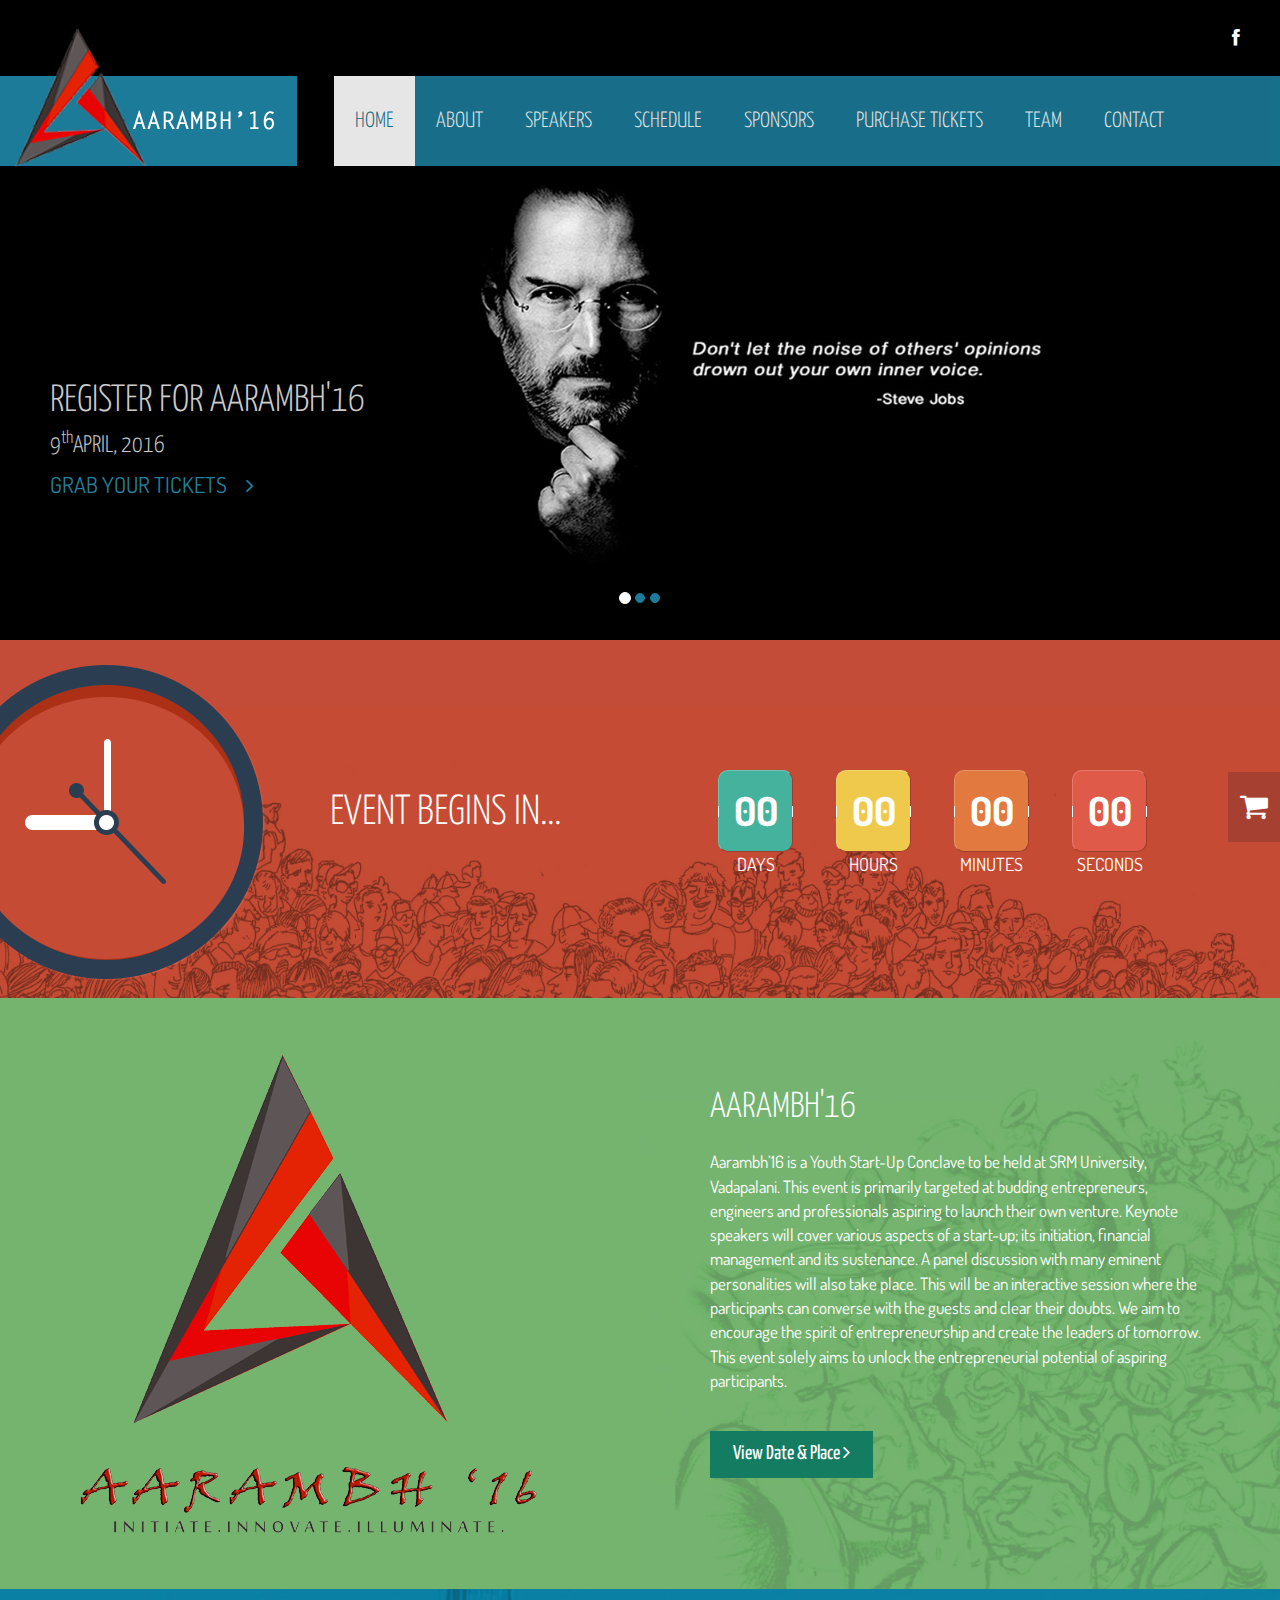
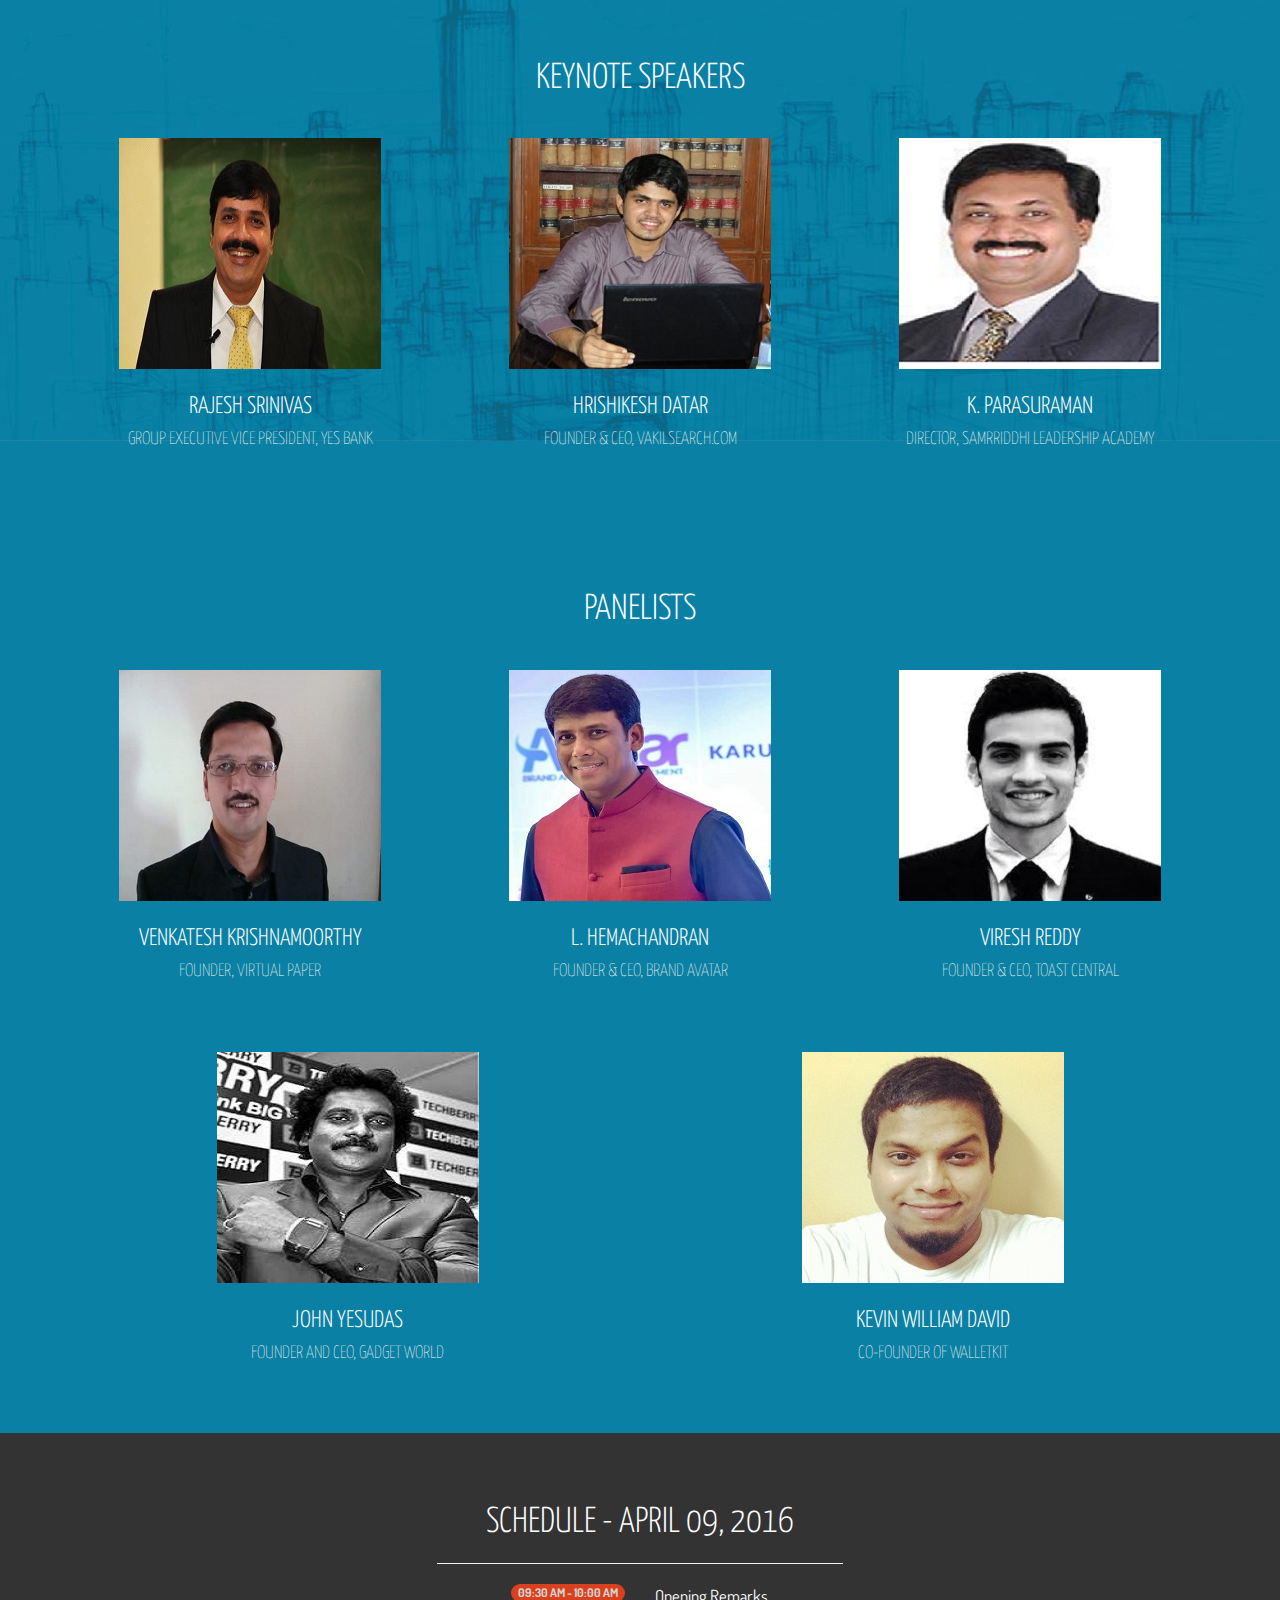
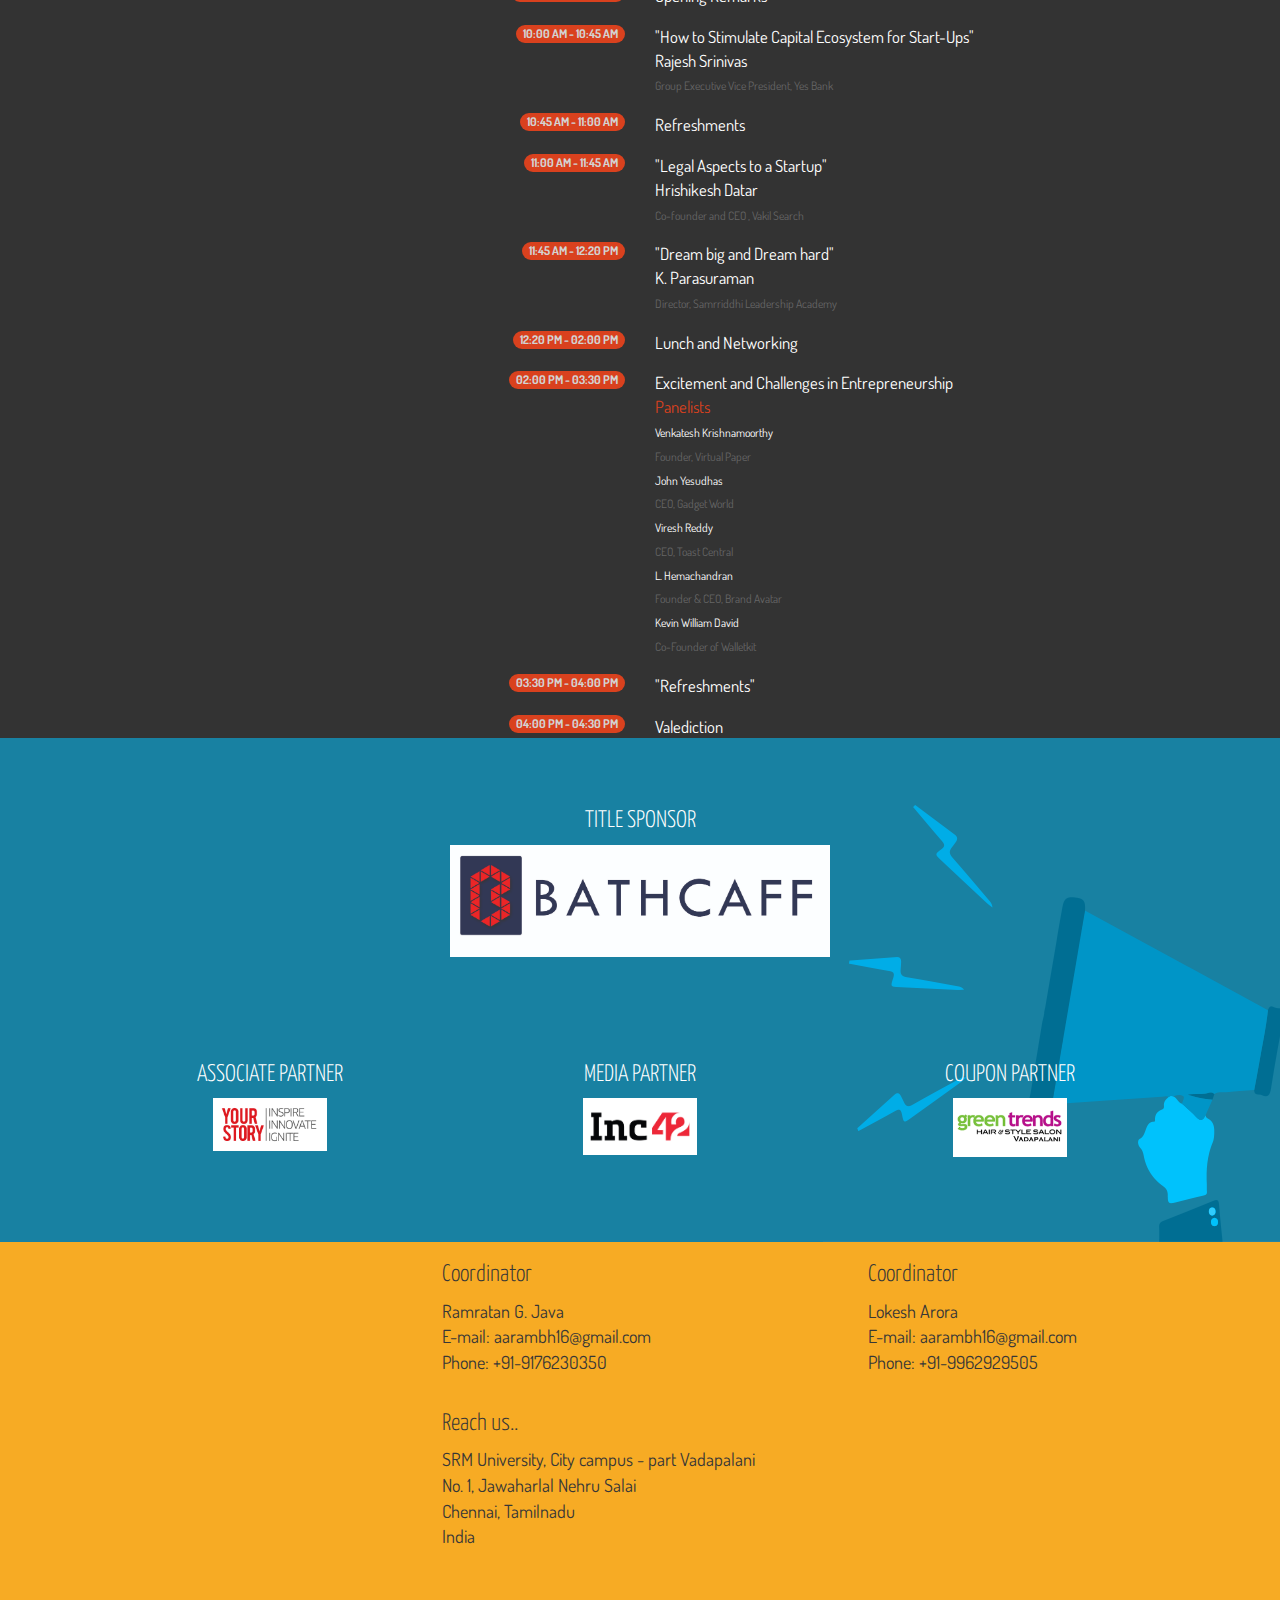
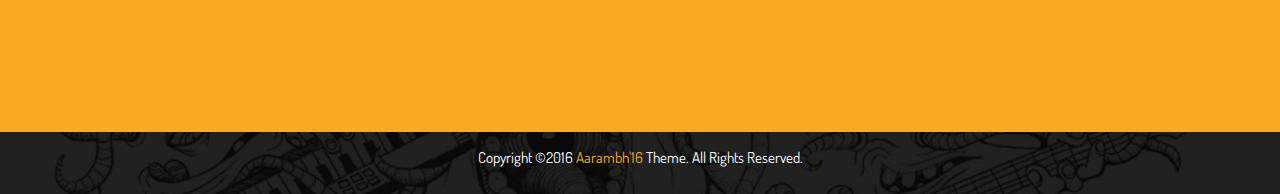
==== index.html @ bec87142 "Designation" ====
<!DOCTYPE html>
<html lang="en">
<head>
    <meta charset="utf-8">
    <meta name="viewport" content="width=device-width, initial-scale=1.0">
    <meta name="description" content="Aarambh'16 | Youth Start-Up Conclave | SRM University">
    <meta name="Pushpendra Tiwari" content="Aarambh'16">
    <meta name=keywords content="aarambh'16, aarambh 2016, vadapalani, Chennai, festival, India, Asia, best, biggest, largest,competitions, events, SRM, students, investment, country, campaign, initiative, spreading smiles,sponsor,, entrepreneurs, brand avatar, virtual paper, viresh reddy,international, contacts, aarambh tickets, aarambh16 id, aarambh_srm, aarambhsrm, aarambh.srm, awesome, largest, ola, legal, market, lectures, business talks, aarambh 2016, Aarambh'16, startup summit, youth business conference , startup, start-up, 2015,2016, 2015-16, SRM University ">
    <title>Aarambh'16 | Youth Start-Up Conclave | SRM University</title>
    <link href="css/bootstrap.min.css" rel="stylesheet">
    <link href="css/font-awesome.min.css" rel="stylesheet">
	<link href="css/main.css" rel="stylesheet">
	<link href="css/animate.css" rel="stylesheet">	
	<link href="css/responsive.css" rel="stylesheet">
	<link rel="stylesheet" href="css/styles.css" type="text/css" media="screen, print"/>

    <!--[if lt IE 9]>
	    <script src="js/html5shiv.js"></script>
	    <script src="js/respond.min.js"></script>
    <![endif]-->       
    <link rel="shortcut icon" href="images/ico/favicon.png">
    <link rel="apple-touch-icon-precomposed" sizes="144x144" href="images/ico/apple-touch-icon-144-precomposed.png">
    <link rel="apple-touch-icon-precomposed" sizes="114x114" href="images/ico/apple-touch-icon-114-precomposed.png">
    <link rel="apple-touch-icon-precomposed" sizes="72x72" href="images/ico/apple-touch-icon-72-precomposed.png">
    <link rel="apple-touch-icon-precomposed" href="images/ico/apple-touch-icon-57-precomposed.png">
</head><!--/head-->

<body>
<style type="text/css">

.load {
  text-align:center; /* Align center inline elements */
  font: 0/0 a;       /* Hide the characters like spaces */
}

.load:before {
  content: ' ';
  display: inline-block;
  vertical-align: middle;
  height: 100%;
}

.load img {
  vertical-align: middle;
  display: inline-block;
}
.load img {
    vertical-align: middle;
    display: inline-block;
    max-height: 100%;  /* <-- Set maximum height to 100% of its parent */
    max-width: 100%;   /* <-- Set maximum width to 100% of its parent */
    margin-top: 15%;
}
</style>
<!--  Preloader -->
<div class="img-responsive" id="preloader">
	<div id="status" class="load" ><img  style="background-color:#fff;"class="ri" src="img/status.png"></div>
</div>
	<header id="header" role="banner">		
		<div class="main-nav">
			<div class="container">
				<div class="header-top">
					<div class="pull-right social-icons">
						<a href="#"><i class="fa fa-facebook"></i></a>
					</div>
				</div>     
		        <div class="row">	        		
		            <div class="navbar-header">
		                <button type="button" class="navbar-toggle" data-toggle="collapse" data-target=".navbar-collapse">
		                    <span class="sr-only">Toggle navigation</span>
		                    <span class="icon-bar"></span>
		                    <span class="icon-bar"></span>
		                    <span class="icon-bar"></span>
		                </button>
		                <a class="navbar-brand" href="index.html">
		                	<img class="img-responsive" src="images/logo.png" alt="logo">
		                </a>                    
		            </div>
		            <div class="collapse navbar-collapse">
		                <ul class="nav navbar-nav navbar-right">                 
		                    <li class="scroll active"><a href="#home">Home</a></li>
		                    <li class="scroll"><a href="#about">About</a></li>                      
		                    <li class="no-scroll"><a href="#event">Speakers</a></li>                      
		                    <li class="scroll"><a href="#schedule">schedule</a></li>
		                        <li class="scroll"><a href="#sponsor">Sponsors</a></li>
		                    <li class="no-scroll"><a href="#" onClick="window.open('https://in.explara.com/e/aarambh-16', '_blank')">Purchase Tickets</a></li>
		                    <li class="no-scroll"><a href="#" onClick="window.open('http://www.aarambh16.in/team.html', '_blank')">Team</a></li>
		                    <li class="scroll"><a href="#contact">Contact</a></li>       
		                </ul>
		            </div>
		        </div>
	        </div>
        </div>                    
    </header>
    <!--/#header--> 

    <style type="text/css">



						.gallery-box {
						    display: block;
						    position: relative;
						    margin: 0 auto;
						    max-width: 650px;
						    overflow:hidden;
						}


				    .gallery-box .gallery-box-caption {
				    display: block;
				    position: absolute;
				    bottom: 0;
				    width: auto;
				    height: 100%;
				    text-align: center;
				    color: #fff;
				    opacity: 0;
				    background: rgba(44,44,44,.8);
				    -webkit-transition: all .35s;
				    -moz-transition: all .35s;
				    transition: all .35s;
				}


				 .gallery-box .gallery-box-caption .gallery-box-content {
				    position: absolute;
				    top: 50%;
				    width: 100%;
				    text-align: center;
				    transform: translateY(-50%);
				}

				.gallery-box:hover .gallery-box-caption {
				    opacity: 1;
				}

				.gallery-box:hover img {
				    -webkit-transform: scale(1.1);
				    -ms-transform: scale(1.1);
				    transform: scale(1.1);
				}

				.gallery-box img {
				    -webkit-transition: all 300ms ease-in-out;
				    transition: all 300ms ease-in-out;
				}



    </style>
	
	<!--/Model-->
	<div class="modal fade" id="exampleModal" tabindex="-1" role="dialog" aria-labelledby="exampleModalLabel" aria-hidden="true">
    <div class="modal-dialog" role="document">
      <div class="modal-content">
        <div class="modal-header">
          <button type="button" class="close" data-dismiss="modal" aria-label="Close">
            <span aria-hidden="true">&times;</span>
          </button>
          <h4 style="color:black" class="modal-title" id="exampleModalLabel">Hurry up! Limited entry..</h4>
        </div>
        <div class="modal-body">
          
        </div>
        <div class="modal-footer">
          <button type="button" class="btn btn-secondary" data-dismiss="modal">Close</button>
        </div>
      </div>
    </div>
  </div>
  
  <!--/ModelEnd-->

    <section id="home">	
		<div id="main-slider" class="carousel slide" data-ride="carousel">
			<ol class="carousel-indicators">
				<li data-target="#main-slider" data-slide-to="0" class="active"></li>
				<li data-target="#main-slider" data-slide-to="1"></li>
				<li data-target="#main-slider" data-slide-to="2"></li>
			</ol>

			<div class="carousel-inner">
				<div class="item active">
					<img class="img-responsive" src="images/slider/bg1.jpg" alt="slider">						
					<div class="carousel-caption">
						<h2>register for Aarambh'16</h2>
						<h4>9<sup style="text-transform:lowercase !important">th</sup>April, 2016</h4>
						<a href="#" onClick="window.open('https://in.explara.com/e/aarambh-16', '_blank')">GRAB YOUR TICKETS <i class="fa fa-angle-right"></i></a>
					</div>
				</div>
				<div class="item">
					<img class="img-responsive" src="images/slider/bg2.jpg" alt="slider">	
					<div class="carousel-caption">
						<h2>register for Aarambh'16</h2>
						<h4>9<sup style="text-transform:lowercase !important">th</sup>April, 2016</h4>
						<a href="#" onClick="window.open('https://in.explara.com/e/aarambh-16', '_blank')">GRAB YOUR TICKETS <i class="fa fa-angle-right"></i></a>
					</div>
				</div>
				<div class="item">
					<img class="img-responsive" src="images/slider/bg3.jpg" alt="slider">	
					<div class="carousel-caption">
						<h2>register for Aarambh'16</h2>
						<h4>9<sup style="text-transform:lowercase !important">th</sup>April, 2016</h4>
						<a href="#" onClick="window.open('https://in.explara.com/e/aarambh-16', '_blank')">GRAB YOUR TICKETS <i class="fa fa-angle-right"></i></a>
					</div>
				</div>				
			</div>
		</div>    	
    </section>
	<!--/#home-->

	<section id="explore">
		<div class="container">
			<div class="row">
				<div class="watch">
					<img class="img-responsive" src="images/watch.png" alt="">
				</div>				
				<div class="col-md-4 col-md-offset-2 col-sm-5">
					<h2>Event begins in...</h2>
				</div>				
				<div class="col-sm-7 col-md-6">					
					<ul id="countdown">
						<li>					
							<span class="days time-font">00</span>
							<p>days </p>
						</li>
						<li>
							<span class="hours time-font">00</span>
							<p class="">hours </p>
						</li>
						<li>
							<span class="minutes time-font">00</span>
							<p class="">minutes</p>
						</li>
						<li>
							<span class="seconds time-font">00</span>
							<p class="">seconds</p>
						</li>				
					</ul>
				</div>
			</div>
			<div class="cart">
				<a href="https://in.explara.com/e/aarambh-16"><i class="fa fa-shopping-cart"></i> <span>Purchase Tickets</span></a>
			</div>
		</div>
	</section><!--/#explore-->

	

	<section id="about">
		<div class="guitar2">				
			<img class="img-responsive" src="images/guitar2.png" alt="guitar">
		</div>
		<div class="about-content">					
					<h2>Aarambh'16</h2>
					<p>Aarambh’16 is a Youth Start-Up Conclave to be held at SRM University, Vadapalani. This event is primarily targeted at budding entrepreneurs, engineers and professionals aspiring to launch their own venture. Keynote speakers will cover various aspects of a start-up; its initiation, financial management and its sustenance. A panel discussion with many eminent personalities will also take place. This will be an interactive session where the participants can converse with the guests and clear their doubts. We aim to encourage the spirit of entrepreneurship and create the leaders of tomorrow. This event solely aims to unlock the entrepreneurial potential of aspiring participants.</p>
					<a href="#schedule" class="btn btn-primary">View Date & Place <i class="fa fa-angle-right"></i></a>
				
		</div>
	</section><!--/#about-->
	

	<section id="event">
		<div class="container">
			<div class="row">
				<div class="col-sm-12 col-md-12">
					<div id="event-carousel" class="carousel slide" data-interval="false">
						<h2 class="heading" style="text-align: -webkit-center;">Keynote Speakers</h2>
						<!-- <a class="even-control-left" href="#event-carousel" data-slide="prev"><i class="fa fa-angle-left"></i></a>
						<a class="even-control-right" href="#event-carousel" data-slide="next"><i class="fa fa-angle-right"></i></a> -->
						<div  style="text-align: -webkit-center;" class="carousel-inner">
							<div class="item active">
								<div class="row">
									<div class="col-lg-4 col-sm-4 speaker">
								<div class="details" style="display:none">
									<div class="name">Rajesh Srinivas</div>
									<div class="about">
										More than 2 decades of experience in SME Banking, Branch Banking and Retail Banking. Experience of working in Gujarat, Rajasthan, Central India( M.P., Chattisgarh and Vidarbha) , East India and Whole of South India. Currently with Yes Bank in SME for 9 years as Regional Business Leader, Emerging Business Banking, handling all the four states of South India, based out of Chennai.

Recipient of the Lifetime,Prestigious "Golden Pin", an M.D&CEO's Award under the "CEO League of Excellence" category for Outstanding Contribution towards growing the bank to accomplish the Key Objectives of the bank. 
									</div>
								</div>
									<a href="#galleryModal" class="gallery-box" data-toggle="modal" >
										<div class="single-event">
											<img class="img-responsive" src="images/event/event1.jpg" alt="event-image">
											<h4>Rajesh Srinivas</h4>
											<h5 style=" color: floralwhite;">GROUP EXECUTIVE VICE PRESIDENT, YES BANK</h5>
										</div>
									</a>
								</div>
							<div class="col-lg-4 col-sm-4 speaker">
								<div class="details" style="display:none">
									<div class="name">HRishikesh Datar</div>
									<div class="about">
										Entrepreneur and Founder CEO of vakilsearch.com, the leading online legal services provider in India. Alumnus of the National Law School of India University, Bangalore. In-charge of building vakilsearch.com's lawyer network, brand building & marketing and alliances.
									</div>
								</div>
								<a href="#galleryModal" class="gallery-box" data-toggle="modal" >
									<div class="single-event">
										<img class="img-responsive" src="images/event/event2.jpg" alt="event-image">
										<h4>HRishikesh Datar</h4>
										<h5 style=" color: floralwhite;">Founder & CEO, Vakilsearch.com</h5>
									</div>
								</a>
							</div>
							<div class="col-lg-4 col-sm-4 speaker">
								<div class="details" style="display:none">
									<div class="name">K. Parasuraman</div>
									<div class="about">
																				
									</div>
								</div>
								<a href="#galleryModal" class="gallery-box" data-toggle="modal" >
									<div class="single-event">
										<img class="img-responsive" src="images/event/event0.jpg" alt="event-image">
										<h4>K. Parasuraman</h4>
										<h5 style=" color: floralwhite;"> Director, Samrriddhi Leadership Academy</h5>
									</div>
								</a>
							</div>
									
									
						</div>
							</div>
							
						</div>
						<div id="event-carousel" class="carousel slide" data-interval="false">
						<h2 class="heading" style="text-align: -webkit-center;">Panelists</h2>
						<!-- <a class="even-control-left" href="#event-carousel" data-slide="prev"><i class="fa fa-angle-left"></i></a>
						<a class="even-control-right" href="#event-carousel" data-slide="next"><i class="fa fa-angle-right"></i></a> -->
						<div  style="text-align: -webkit-center;" class="carousel-inner">
							<div class="item active">
								<div class="row">
									<div class="col-lg-4 col-sm-4 speaker">
								<div class="details" style="display:none">
									<div class="name">Venkatesh Krishnamoorthy</div>
									<div class="about">
										Chief Evangelist of YourStory.com and Founder of VirtualPaper. Editor-turned-author. Believes entrepreneurship is a slightly convoluted state of mind daring to dream the impossible. While not editing books, finds joy in talking [to people], writing, and thinking about what makes entrepreneurs what they are. Has a special attraction towards product tech.
									</div>
								</div>
									<a href="#galleryModal" class="gallery-box" data-toggle="modal" >
										<div class="single-event">
											<img class="img-responsive" src="images/event/event11.jpg" alt="event-image">
											<h4>Venkatesh Krishnamoorthy</h4>
											<h5 style=" color: floralwhite;">Founder, Virtual Paper </h5>
										</div>
									</a>
								</div>
							<div class="col-lg-4 col-sm-4 speaker">
								<div class="details" style="display:none">
									<div class="name">L. Hemachandran</div>
									<div class="about">
										Additional Director – Youth Services for Rotary International District 3230) for the year 2014 and 2015

Addl. Chairman for MY FLAG MY INDIA Guinness event.

He completed his engineering from Crescent Engineering College and authored more than 25 books for Anna and Madras universities syllabus during his college days.
Strategic brand consultant, worked with various companies on evolving strategies for business transformation, business model generation and specifically in formulating PR, Communication and branding strategies.

He is very much passionate about developmental politics and believes “Good politics is the only way to bring permanent change and solve all socio-economic problems of this country”

He was the state general secretary of a political party started by IITians and educated youths in 2006-.He had worked within the group as General Secretary. And the youth party secured 34000 votes in Tamil Nadu –Assembly elections 2006.
									</div>
								</div>
								<a href="#galleryModal" class="gallery-box" data-toggle="modal" >
									<div class="single-event">
										<img class="img-responsive" src="images/event/event12.jpg" alt="event-image">
										<h4>L. Hemachandran</h4>
										<h5 style=" color: floralwhite;">Founder & CEO, Brand Avatar</h5>
									</div>
								</a>
							</div>
							<div class="col-lg-4 col-sm-4 speaker">
								<div class="details" style="display:none">
									<div class="name">Viresh Reddy</div>
									<div class="about">
										Toast concentrates on unique places and avoids listing deals from well-known chains. Tiki Taka, a rooftop football facility, and Chaos Entertainment, a laser-tag gaming arena, are examples. The five-member team aims to get 250 merchants from Chennai on board by the end of the year and then expand to Bengaluru and Hyderabad.
									</div>
								</div>
								<a href="#galleryModal" class="gallery-box" data-toggle="modal" >
									<div class="single-event">
										<img class="img-responsive" src="images/event/event3.jpg" alt="event-image">
										<h4>Viresh Reddy</h4>
										<h5 style=" color: floralwhite;">Founder & CEO, Toast Central</h5>
									</div>
								</a>
							</div>
							<div  class="col-lg-6 col-sm-6 speaker">
								<div class="details" style="display:none">
									<div class="name">John Yesudhas</div>
									<div class="about">
										John Yesudhas (born June10, 1976) is an Indian business magnate, investor. Yesudhas is the former CEO and chairman of TECHBERRY MOBILES. At 15 he enrolled in the HCCV School, Nanganallur and did HSC in modern senior secondary Nanganallur and did ECE in Sathyabama Engineering College.
									</div>
								</div>
								<a style="text-align:-webkit-center;" href="#galleryModal" class="gallery-box" data-toggle="modal" >
									<div class="single-event">
										<img class="img-responsive" src="images/event/event13.jpg" alt="event-image">
										<h4>John Yesudas</h4>
										<h5 style=" color: floralwhite;">Founder and CEO, Gadget World</h5>
									</div>
								</a>
							</div>
							<div  class="col-lg-6 col-sm-6 speaker">
								<div class="details" style="display:none">
									<div class="name">Kevin William David</div>
									<div class="about">
										Kevin William David is Co-founder of Walletkit, which is the central platform for businesses to integrate with different mobile wallets like Apple Wallet and Google Wallet. Walletkit was one of the first few Indian companies to get funded by 500 Startups(Global venture capital seed fund based in Silicon Valley) and was part of their accelerator batch in Mountain View, California which is among the top 3 accelerators in the world. 
									</div>
								</div>
								<a style="text-align:-webkit-center;" href="#galleryModal" class="gallery-box" data-toggle="modal" >
									<div class="single-event">
										<img class="img-responsive" src="images/event/event14.jpg" alt="event-image">
										<h4>Kevin William David</h4>
										<h5 style=" color: floralwhite;">Co-Founder of Walletkit</h5>
									</div>
								</a>
							</div>
									
									
								</div>
							</div>
							
						</div>
					</div>
				</div>
				
			</div>			
		</div>
	</section><!--/#event-->

<section  style="font-size:70%; background-color: #333333;padding-top: 50px;" id="schedule">
<div class="row">
				<div class="col-xs-10 col-xs-offset-1 col-sm-6 col-sm-offset-3 col-md-4 col-md-offset-4">
					<h2 class="text-center text-primary; padding-top:20px;">Schedule - April 09, 2016</h2>
					<hr>
				</div>

				<style type="text/css">
					@media  screen and (min-width: 992px) {
						.schedule-text{
							float:left !important;
							text-align: left;
						}
						.schedule-badge{
							float:right !important;
						}
					}
				</style>
	

				<div class="col-md-8 col-md-offset-2 col-sm-12 col-xs-12" style=" text-align:center">
						<div class="media wow fadeInRight">
							
								<div class="row">
									<div class="col-md-6 col-sm-12 col-xs-12" style="background-color:#333333; font-size:1.4em;">
										<span class="badge schedule-badge" style="background-color:#D9411E;color:#D3D3D3">09:30 AM - 10:00 AM</span>
									</div>
									<div class="col-md-6 col-sm-12 col-xs-12" style="background-color:#333333; font-size:1.4em;">
										<span class="schedule-text" style="font-size:1em;">Opening Remarks</span>
									</div>
								</div>
								<br>
								<div class="row">
									<div class="col-md-6 col-sm-12 col-xs-12" style="background-color:#333333; font-size:1.4em;">
										<span class="badge schedule-badge" style="background-color:#D9411E;color:#D3D3D3">10:00 AM - 10:45 AM</span>
									</div>
									<div class="col-md-6 col-sm-12 col-xs-12" style="background-color:#333333; font-size:1.4em;">
										<span class="schedule-text" style="font-size:1em;">"How to Stimulate Capital Ecosystem for Start-Ups"<br>Rajesh Srinivas <span style="color:#666666;font-size:0.7em;"><br> Group Executive Vice President, Yes Bank </span></span>
									</div>
								</div>
								<br>
								<div class="row">
									<div class="col-md-6 col-sm-12 col-xs-12" style="background-color:#333333; font-size:1.4em;">
										<span class="badge schedule-badge" style="background-color:#D9411E;color:#D3D3D3">10:45 AM - 11:00 AM</span>
									</div>
									<div class="col-md-6 col-sm-12 col-xs-12" style="background-color:#333333; font-size:1.4em;">
										<span class="schedule-text" style="font-size:1em;">Refreshments</span>
									</div>
								</div>
								<br>
								<div class="row">
									<div class="col-md-6 col-sm-12 col-xs-12" style="background-color:#333333; font-size:1.4em;">
										<span class="badge schedule-badge" style="background-color:#D9411E;color:#D3D3D3">11:00 AM - 11:45 AM</span>
									</div>
									<div class="col-md-6 col-sm-12 col-xs-12" style="background-color:#333333; font-size:1.4em;">
										<span class="schedule-text" style="font-size:1em;">"Legal Aspects to a Startup"<br>Hrishikesh Datar <span style="color:#666666;font-size:0.7em;"><br> Co-founder and CEO , Vakil Search</span></span>
									</div>
								</div>
								<br>
								<div class="row">
									<div class="col-md-6 col-sm-12 col-xs-12" style="background-color:#333333; font-size:1.4em;">
										<span class="badge schedule-badge" style="background-color:#D9411E;color:#D3D3D3">11:45 AM - 12:20 PM</span>
									</div>
									<div class="col-md-6 col-sm-12 col-xs-12" style="background-color:#333333; font-size:1.4em;">
										<span class="schedule-text" style="font-size:1em;"> "Dream big and Dream hard"<br>K. Parasuraman <span style="color:#666666;font-size:0.7em;"><br> Director, Samrriddhi Leadership Academy</span></span>
									</div>
								</div>
								<br>
								<div class="row">
									<div class="col-md-6 col-sm-12 col-xs-12" style="background-color:#333333; font-size:1.4em;">
										<span class="badge schedule-badge" style="background-color:#D9411E;color:#D3D3D3">12:20 PM - 02:00 PM</span>
									</div>
									<div class="col-md-6 col-sm-12 col-xs-12" style="background-color:#333333; font-size:1.4em;">
										<span class="schedule-text" style="font-size:1em;">Lunch and Networking</span>
									</div>
								</div>
								<br>
								<div class="row">
									<div class="col-md-6 col-sm-12 col-xs-12" style="background-color:#333333; font-size:1.4em;">
										<span class="badge schedule-badge" style="background-color:#D9411E;color:#D3D3D3">02:00 PM - 03:30 PM</span>
									</div>
									<div class="col-md-6 col-sm-12 col-xs-12" style="background-color:#333333; font-size:1.4em;">
										<span class="schedule-text" style="font-size:1em;">
										
											Excitement and Challenges in Entrepreneurship <br>
											<span style="color:#d9411E">Panelists</span><br>
											<span style="font-size:0.7em;">
												Venkatesh Krishnamoorthy<br><span style="color:#666666">  Founder, Virtual Paper</span><br>
												John Yesudhas<br><span style="color:#666666"> CEO, Gadget World </span><br>
												Viresh Reddy<br><span style="color:#666666">  CEO, Toast Central </span><br>L. Hemachandran<br><span style="color:#666666">  Founder & CEO, Brand Avatar </span><br>Kevin William David<br><span style="color:#666666">  Co-Founder of Walletkit </span><br>
											</span>

											<!-- <span style="color:#d9411E">Moderator</span><br>

											<span style="font-size:0.7em;">
												Govindraj Ethiraj<br> 
												<span style="color:#666666">Founder, Ping Digital Broadcast</span><br>
											</span> -->
										
										</span>
									</div>
								</div>
								<br>
								<div class="row">
									<div class="col-md-6 col-sm-12 col-xs-12" style="background-color:#333333; font-size:1.4em;">
										<span class="badge schedule-badge" style="background-color:#D9411E;color:#D3D3D3">03:30 PM - 04:00 PM</span>
									</div>
									<div class="col-md-6 col-sm-12 col-xs-12" style="background-color:#333333; font-size:1.4em;">
										<span class="schedule-text" style="font-size:1em;">"Refreshments"<span style="color:#666666;font-size:0.7em;"><br></span></span>
									</div>
								</div>
								<br>
								<div class="row">
									<div class="col-md-6 col-sm-12 col-xs-12" style="background-color:#333333; font-size:1.4em;">
										<span class="badge schedule-badge" style="background-color:#D9411E;color:#D3D3D3">04:00 PM - 04:30 PM</span>
									</div>
									<div class="col-md-6 col-sm-12 col-xs-12" style="background-color:#333333; font-size:1.4em;">
										<span class="schedule-text" style="font-size:1em;">Valediction</span>
									</div>
								</div>
				</div>
			</div>
		</section>

	<!-- <section id="schedule">
		<div id="sponsor-carousel" class="carousel slide" data-interval="false">
			<div class="container"> -->
			<!-- <div class="twit">
				<img class="img-responsive" src="images/twit.png" alt="twit">
			</div> -->
		<!--	###<div style="color:darkcyan"class="row">
				<div class="col-sm-10 ">
					<h2 >Schedule</h2>
					
				</div>
				<div style="padding-left:50px;" class="col-sm-5">
					<h3>Events</h3>
				</div>
				<div class="pull-right col-sm-5">
					<h3>Timings</h3>
				</div>
				<div class="col-md-20">	
					<div style="padding-left:50px;" class="col-sm-5">
						<h4>1. Opening Remarks</h4>
					</div>
					<div class="pull-right col-sm-5">
						<h4>9:30-10:00 AM</h4>
					</div>
				</div>
				<div>	
					<div style="padding-left:50px;" class="col-sm-6">
						<h4>2. Financial Aspects to a Startup&nbsp;<span style="font-size: small !important;text-transform: initial;">By Rajesh Srinivas, Group Executive Vice President, Yes Bank</span></h4>
					</div>
					<div class="pull-right col-sm-5">
						<h4>9:30-10:00 AM</h4>
					</div>
				</div>
				<div>
					<div style="padding-left:50px;" class="col-sm-5">
						<h4>Opening Remarks</h4>
					</div>
					<div class="pull-right col-sm-5">
						<h4>9:30-10:00 AM</h4>
					</div>
				</div>
				<div>	
					<div style="padding-left:50px;" class="col-sm-5">
						<h4>Opening Remarks</h4>
					</div>
					<div class="pull-right col-sm-5">
						<h4>9:30-10:00 AM</h4>
					</div>
				</div>	
				<div style="padding-left:50px;" class="col-sm-5">
					<h4>Opening Remarks</h4>
				</div>
				<div class="pull-right col-sm-5">
					<h4>9:30-10:00 AM</h4>
				</div>
				###### <div class="col-sm-6 col-sm-offset-3">
					<div class="text-left carousel-inner left-block">
						<div class="item active">
							<img src="images/twitter/twitter1.png" alt="">
							<p>In hac habitasse platea dictumst. Nam pulvinar, odio sed rhoncus suscipit </p>
							<a href="#">http://t.co/yY7s1IfrAb 2 days ago</a>
						</div>
						<div class="item">
							<img src="images/twitter/twitter2.png" alt="">
							<p>In hac habitasse platea dictumst. Nam pulvinar, odio sed rhoncus suscipit </p>
							<a href="#">http://t.co/yY7s1IfrAb 2 days ago</a>
						</div>
						<div class="item">
							<img src="images/twitter/twitter3.png" alt="">
							<p>In hac habitasse platea dictumst. Nam pulvinar, odio sed rhoncus suscipit </p>
							<a href="#">http://t.co/yY7s1IfrAb 2 days ago</a>
						</div>
					</div>
					<a class="twitter-control-left" href="#twitter-feed" data-slide="prev"><i class="fa fa-angle-left"></i></a>
					<a class="twitter-control-right" href="#twitter-feed" data-slide="next"><i class="fa fa-angle-right"></i></a>
				</div>
			</div>#####
		</div>	
		</div>	
	</section>-->
	
	<section id="sponsor">
		<div id="sponsor-carousel" class="carousel slide" data-interval="false">
			<div class="container">
				<div class="row">
					<div style="margin-top:50px; z-index:999;text-align: -webkit-center;" class="col-md-12"  >	

						
							<div class="carousel-inner">
								<div class="item active">
								<h3>Title Sponsor</h3>
									<ul>
										<li><a  href="http://www.bathcaff.com/" target="_blank"><img class="img-responsive" src="images/sponsor/sponsor2.png" alt=""></a></li>
									</ul>
								</div>
							</div>
						<div class="col-md-12">
							<div class="col-md-4">
								<div class="carousel-inner">
									<div class="item active">
									<h3>Associate Partner</h3>
										<ul>
											<li><a href="http://yourstory.com/" target="_blank"><img class="img-responsive" src="images/sponsor/sponsor1.png" alt=""></a></li>
										</ul>
									</div>
								</div>
							</div>
							<div class="col-md-4">	
							<div class="carousel-inner">
								<div class="item active">
								<h3>Media Partner</h3>
									<ul>
										<li><a href="http://inc42.com/" target="_blank"><img class="img-responsive" src="images/sponsor/sponsor7.jpg" alt=""></a></li>
									</ul>
								</div>
							</div>
							</div>
							<div class="col-md-4">
							<div class="carousel-inner">
								<div class="item active">
								<h3>Coupon Partner</h3>
									<ul>
										<li><a href="http://www.mygreentrends.in/" target="_blank"><img class="img-responsive" src="images/sponsor/sponsor5.png" alt=""></a></li>
									</ul>
								</div>
							</div>	
						</div>
					</div>
				</div>				
			</div>
			<div class="light">
				<img class="img-responsive" src="images/light.png" alt="">
			</div>
		</div>
	</section><!--/#sponsor-->

	<section id="contact">
		<div id="map">
			<div id="gmap-wrap">
	 			<!-- <div id="gmap"> 				
	 			</div> -->	 			
	    	</div>
		</div><!--/#map-->
		<div class="contact-section">
			<div class="container-fluid">
			<div class="row">
				<div class="col-md-4" style="height:100%; padding:20px;">
						<div style="display: flex;" class="img-responsive">
							<iframe src="https://www.google.com/maps/embed?pb=!1m18!1m12!1m3!1d3886.7475284076218!2d80.2091503137318!3d13.051735990803373!2m3!1f0!2f0!3f0!3m2!1i1024!2i768!4f13.1!3m3!1m2!1s0x3a5266ea218fc7e3%3A0x70bbbca6edfc9243!2sSRM+University+Vadapalani!5e0!3m2!1sen!2s!4v1458225258636" width="600" height="450" frameborder="0" style="border:0" allowfullscreen></iframe>
						</div>
					</div>
			
				
					<div class="col-sm-4" style="position:relative;">
						<div class="contact-text">
							<h3>Coordinator</h3>
							<address>
								Ramratan G. Java<br>
								E-mail: aarambh16@gmail.com<br>
								Phone: +91-9176230350
							</address>
						</div>
						<div class="contact-address">
							<h3>Reach us..</h3>
							<address>
								SRM University, City campus - part Vadapalani<br>
								No. 1, Jawaharlal Nehru Salai<br>
								Chennai, Tamilnadu<br>
								India
							</address>
						</div>
					</div>
					<div class="col-sm-4">
						<div class="contact-text">
							<h3>Coordinator</h3>
							<address>
								Lokesh Arora <br>
								E-mail: aarambh16@gmail.com<br>
								Phone: +91-9962929505
							</address>
						</div>
					</div>
				</div>
			</div>
		</div>		
	</section>
    <!--/#contact-->

    <footer id="footer">
        <div class="container">
            <div class="text-center">
                <p> Copyright  &copy;2016<a target="_blank" href="#"> Aarambh'16 </a>Theme. All Rights Reserved. </p>                
            </div>
        </div>
    </footer>
    <!--/#footer-->
    <!-- The Modals start here -->
		<div id="mymodal" class="modal fade" tabindex="-1" role="dialog" aria-hidden="true">
			<div class="modal-dialog modal-lg">
				<div  style="background-color:rgba(44,44,44,0.8);" class="modal-content">
					<div class="modal-body">
						<!-- <img src="//placehold.it/1200x700/222?text=..." id="galleryImage" class="img-responsive" /> -->
						<center><h2><div id="mymodalname"></div></h2></center>
						<p>
							<div id="mymodalabout"></div>
						</p>
						<p>
							<br/>
							<button class="btn btn-primary btn-lg center-block" data-dismiss="modal" aria-hidden="true">Close</button>
						</p>
					</div>
				</div>
			</div>
		</div>
  
  	
    <script type="text/javascript" src="js/jquery.js"></script>
    <script type="text/javascript" src="js/bootstrap.min.js"></script>
	<script type="text/javascript" src="http://maps.google.com/maps/api/js?sensor=true"></script>
	<script type="text/javascript" src="js/smoothscroll.js"></script>
    <script type="text/javascript" src="js/jquery.parallax.js"></script>
    <script type="text/javascript" src="js/coundown-timer.js"></script>
    <script type="text/javascript" src="js/jquery.scrollTo.js"></script>
    <script src="https://www.pragyan.org/summit/js/wow.js"></script>
    <script type="text/javascript" src="js/jquery.nav.js"></script>
	<script src="js/myajax.js"></script>
    <script type="text/javascript" src="js/main.js"></script> 
    <script type="text/javascript">
	//<![CDATA[
		$(window).load(function() { // makes sure the whole site is loaded
			$('#status').fadeOut(); // will first fade out the loading animation
			$('#preloader').delay(250).fadeOut('slow'); // will fade out the white DIV that covers the website.
			$('body').delay(250).css({'overflow':'visible'});
		})
	//]]>
</script> 

    
</body>
<script>
  (function(i,s,o,g,r,a,m){i['GoogleAnalyticsObject']=r;i[r]=i[r]||function(){
  (i[r].q=i[r].q||[]).push(arguments)},i[r].l=1*new Date();a=s.createElement(o),
  m=s.getElementsByTagName(o)[0];a.async=1;a.src=g;m.parentNode.insertBefore(a,m)
  })(window,document,'script','//www.google-analytics.com/analytics.js','ga');

  ga('create', 'UA-75295160-1', 'auto');
  ga('send', 'pageview');

</script>
</html>
---- css/main.css ----
@import url(http://fonts.googleapis.com/css?family=Dosis:400,200,300,500,600,700,800);
@import url(http://fonts.googleapis.com/css?family=Yanone+Kaffeesatz:400,300,200,700);


/*************************
*******Typography******
**************************/

body {
  font-family: 'Dosis', sans-serif;
  font-size: 17px;
  color: #fff
}


.btn {
  border-radius: 0;
  font-family: 'Yanone Kaffeesatz','sans-serif';
  font-size: 20px;
  padding: 9px 23px;
}

a {
  -webkit-transition: 300ms;
  -moz-transition: 300ms;
  -o-transition: 300ms;
  transition: 300ms;
}

a:focus, 
a:hover {
  text-decoration: none;
  outline: none
}

h1, h2, h3, h4, h5, h6 {
  font-family: 'Yanone Kaffeesatz', 'sans-serif';
  font-weight: 300;
  text-transform: uppercase;
}

h2 {
  font-size: 36px
}

.navbar-toggle {
  margin-top: 12px
}

.navbar-toggle .icon-bar {
  background-color: #fff;
}

.navbar-toggle, 
.navbar-toggle:focus {
  border:1px solid #fff;
  outline: none;
}


/*************************
*******Header CSS******
**************************/

.header-top {
  display: block;
  overflow: hidden;
  padding: 25px;
}

.main-nav {
  position: absolute;
  width: 100%;
  z-index: 999;
}

.main-nav 
.container {
  width: 100%
}

.social-icons a {
  font-size: 18px;
  color: #fff;
  padding-left:20px;  
}

.social-icons .fa-facebook:hover {
  color: #3B5997
}

.social-icons .fa-twitter:hover {
  color:#29C5F6
}

.social-icons .fa-google-plus:hover {
  color:#D13D2F
}

.social-icons .fa-youtube:hover{
  color: #ec5538
}

.navbar-brand {
  background-color: #1B7B98;
  height: 90px;
  margin-bottom: 20px;
  position: relative;
  width: 297px;
}

.navbar-brand img {
  position: absolute;
  top: -60px;
}

.navbar-right {
  background-color: #1B7B98;
  padding:0 95px 0 0;
  opacity: .9
}

.navbar-right li a {
  padding: 35px 21px;
  font-size: 22px;
  color: #fff;
  text-transform: uppercase;
  font-family: 'Yanone Kaffeesatz', 'sans-serif';
  font-weight: 300;
}

.navbar-right li a:hover, 
.navbar-right li a:focus,  
.navbar-right .active a {
  background-color: #fff;
  color: #16728f
}


.fixed-menu {
  background-color: #1B7B98;
 z-index:99999; position: fixed;
  top: 0;
}

.fixed-menu .navbar-right {
  padding: 0;
}


.fixed-menu .navbar-right li a {
  font-size: 18px;
  padding: 20px 25px;
  text-shadow:inherit;
}

.fixed-menu .navbar-brand {
  height: 60px;
  margin-top: 0;
  padding: 0;
  margin-bottom: 0;
  width: 125px;
}

.fixed-menu .navbar-brand img {
  height:60px;
  top: 0;
}

.fixed-menu .header-top {
  display: none;
}



/*************************
*******Home CSS******
**************************/

#home {
  position: relative;
  overflow: hidden;
}

#main-slider img {
  width: 100%
}

#main-slider 
.carousel-caption {
  background: none repeat scroll 0 0 #000000;
  bottom: 14%;
  float: left;
  left: 0;
  opacity: 0.8;
  padding: 10px 50px 50px;
  right: inherit;
  text-transform: uppercase;
  color: #fff;
  text-align: left;
}


#main-slider 
.carousel-caption h2 {  
  font-size: 38px;
 
}

#main-slider 
.carousel-caption h4 {
  font-size: 24px;
}

#main-slider 
.carousel-caption a {
  font-size: 22px;
  color: #2da1c5
}

#main-slider 
.carousel-caption a:hover {
  color: #2588a6
}

#main-slider 
.carousel-caption a:hover i {
  margin-left: 35px
}

#main-slider 
.carousel-caption a i {
  margin-left: 15px;
  -webkit-transition: all 0.3s ease-in-out;
  -moz-transition: all 0.3s ease-in-out;
  -ms-transition: all 0.3s ease-in-out;
  -o-transition: all 0.3s ease-in-out;
  transition: all 0.3s ease-in-out;
}

#main-slider 
.carousel-indicators li {
  background-color:#1B7B98;
  border: 1px solid #1B7B98;
}

#main-slider 
.carousel-indicators li.active {
  background-color:#fff;
  border: 1px solid #fff;
}

/*************************
*******Explore CSS******
**************************/

#explore {
  background-color: #C34C39;
  background-image: url("../images/event-bg.jpg");
  background-position: center bottom;
  background-size: contain;
  background-repeat:no-repeat;
  position: relative;
  overflow: hidden;
  padding: 130px 0 100px;
}

.watch {
  position: absolute;
  left: 0;
  top: 7%;
}

#explore h2 {
  font-size: 42px;
  text-transform: uppercase;
  text-align: center;
}

#countdown {
  display: block;
  overflow: hidden;
  text-align: center;
  padding: 0
}

#countdown li {
  list-style: none;
  display:inline-block;
  margin-right: 40px;
  text-align: center;
  text-transform: uppercase;
  font-size: 18px;
  position: relative;
}

#countdown li:last-child {
  margin-right: 0
}

#countdown li span {
  display: block;
  font-size: 40px;
  font-weight: 700;
  height: 82px;
  line-height: 79px;
  width: 75px;
  border-radius: 10px;
  border-right: 1px solid #9e3e2e;
  border-bottom: 1px solid #9e3e2e;
}

#countdown li .days {
  background-color: #45b29d;
  border-top: 1px solid #6ac1b1;
  border-left: 1px solid #6ac1b1;
}

#countdown li .hours {
  background-color: #efc94c; 
  border-top: 1px solid #f2d470;
  border-left: 1px solid #f2d470;
}

#countdown li .minutes {
  background-color: #e27a3f;
  border-top: 1px solid #e89565;
  border-left: 1px solid #e89565;
}

#countdown li .seconds {
  background-color: #df5a49;
  border-top: 1px solid #e57b6d;
  border-left: 1px solid #e57b6d;
}

#countdown li:before {
  background-color: #FFFFFF;
  content: "";
  height: 11px;
  left: 0;
  position: absolute;
  top: 36px;
  width: 1px;
}

#countdown li:after {
  background-color: #FFFFFF;
  content: "";
  height: 11px;
  right:0;
  position: absolute;
  top: 36px;
  width: 1px;
}

.cart {
  background-color: #b34534;  
  position: absolute;
  right:-200px;
  top: 37%;
  width:252px;
   -webkit-transition: all 0.7s ease-in-out;
  -moz-transition: all 0.7s ease-in-out;
  -ms-transition: all 0.7s ease-in-out;
  -o-transition: all 0.7s ease-in-out;
  transition: all 0.7s ease-in-out;
}

.cart:hover {
  right:0;
}


.cart a {
  color: #FFFFFF;
  display: block;
  font-size: 24px;
  text-transform: uppercase;
}

.cart a i {
  font-size: 30px;  
  padding: 20px 12px;
  background-color: #A64030; 
  margin-right: 3px;
}

 

 /*************************
*******Event CSS******
**************************/
#event {
  background-color: #0A80A4;
  background-image: url("../images/sponsor-bg.jpg");
  background-position: 50% 0;
  background-size: contain;
  position: relative;
  background-repeat: no-repeat;
}

.guitar {
  position: absolute;
  right:0;
  top: 0
}


#event h2 {
  color: #FFFFFF;
  font-size: 36px;
  font-weight: 300;
  margin-bottom: 40px;
  margin-top: 70px;
  text-transform: uppercase;
}

.single-event {
  margin-bottom: 70px;
}

.single-event h4 {
  color: #FFFFFF;
  font-size: 24px;
  font-weight: 300;
  line-height: 26px;
  margin-top: 25px;
  text-transform: uppercase;
}


.single-event h5 {
  font-size: 18px;
  font-weight: 100;
  display: block;
}

#event-carousel {
  position: relative;
}

.even-control-left, 
.even-control-right {
  position: absolute;
  font-size: 24px;
  color: #fff;
  top: 0;
}

.even-control-left {
  right: 3%
} 

.even-control-right {
  right: 0;
}


/*************************
*******About CSS**********
**************************/

#about {
  background-color: #75B46E;  
  position: relative;  
  width: 100%;
  display: flex;
}

.guitar2 {
  top: 0;
  width: 50%;
}

.guitar2 img {
  padding-top: 3%;
}

.about-content {
  width: 50%;
   background-image: url("../images/about-bg.jpg");
  background-position: left bottom;
  background-repeat: no-repeat;
  background-size: cover;
  padding: 70px 70px 110px;
}


#about h2 {
  margin-bottom: 23px;
}

.about-content p {
  font-size: 17px;
  font-family: 'Dosis',sans-serif;
}

#about .btn-primary {
  background-color: #137c61;
  color: #fff;
  text-transform: capitalize;
  border: none;
  margin-top: 28px;
}

#about .btn-primary:hover {
  background-color: #126d55
}



/*************************
******Twitter CSS****
**************************/

#twitter {
  background-color: #ecedef;
  background-image: url("../images/twitter-bg.jpg");
  background-position: center bottom;
  background-size: cover;
  background-repeat:no-repeat;
  position: relative;
  padding: 95px 0 90px;
  overflow: hidden;
}

.twit {
  position: absolute;
  left: 0;
  top:-42%;
}

#twitter-feed .item {
  text-align: center;
}

#twitter-feed .item img {
  display: inline-block;
  width: 78px;
  height: 78px;
  border-radius: 50%;
  background-color: #c5c8ce;
  padding: 5px;
  margin-bottom: 30px;
}

#twitter-feed .item a, 
#twitter-feed .item p { 
  font-size: 24px;
  font-weight: 300;
  font-family: 'Yanone Kaffeesatz','sans-serif';
}

#twitter-feed .item p {
  color: #3D3D3D;
}

#twitter-feed .item a {
  color:#00c3ff;
}

.twitter-control-left, 
.twitter-control-right {
  position: absolute;
  color: #00c3ff;
  top: 59%;
  font-size: 24px
}

.twitter-control-left {
  left: 0;
}

.twitter-control-right {
  right:0;
} 



/*************************
******Sponsor CSS****
**************************/

#sponsor {
  background-color: #1881a2;
  
  background-position:50% 0;
  background-size: cover;
  background-repeat:no-repeat;
  position: relative;
}

.light {
  position: absolute;
  right: 0;
  bottom: 0;
}

#sponsor .col-sm-10 {
  z-index: 10;
}

#sponsor h2 {
  margin-top: 90px;
  margin-bottom: 40px;
}

#sponsor .item ul {
  font-size: 0;
  padding: 0;
}


#sponsor .item ul li {
  display: inline-block;
  list-style: none;
  width: 33.33%;
  margin-bottom: 75px;
}

#sponsor .item ul li:last-child {
  margin-right: 0
}

.sponsor-control-left, 
.sponsor-control-right {
  color: #FFFFFF;
  font-size: 24px;
  position: absolute;
  top: 20%;
}

.sponsor-control-left {
  right: 12%
}

.sponsor-control-right {
  right: 10%
}


/*************************
******Map CSS****
**************************/
#map {
  position: relative;
}

#gmap {
  height:450px;  
}


/*************************
******Contact CSS****
**************************/

.contact-section {
  background-color: #f7ab24;

  background-position:60% 0;
  background-size:contain;
  background-repeat:no-repeat;  
  position: relative;
}

.ear-piece {
  position: absolute;
  left: 0;
  top: 0;
}

#contact .container {
  padding-top:47px;
}

#contact h3 {
  text-transform:inherit;
  color: #373737; 
}

#contact-section h3 {  
  margin-bottom: 25px
}

#contact address {
  font-size: 18px;  
  color: #373737; 
}

.contact-text {
  margin-bottom: 35px;
  display: block;
}


#contact-section .form-control {
  border-color: #ae750d;
  box-shadow:none;
  outline: 0 none;
  border-radius: 0;
  color: #797979;
  font-size: 18px;
}

#contact-section .form-control:focus {
  border-color: #ae750d;
}

#contact-section input {  
  height: 44px;
}

#contact-section textarea {
  height: 90px;
  resize:none;
}

#contact-section .btn-primary {
  background-color: #373737;
  color: #f7ab24;
  border: none;
  font-size: 24px;
  padding: 6px 42px;
  margin-bottom: 110px;
  margin-top: 10px
}

#contact-section .btn-primary:hover {
  background-color: #212020;
  color: #fff
}



/*************************
******Footer CSS****
**************************/

#footer {
  background-color: #212121;
  background-image: url("../images/footer-bg.jpg");
  background-position: center bottom;
  background-repeat: no-repeat;
  background-size: cover;
  color: #FFFFFF;
  font-size: 15px;
  padding: 15px 0;
}

#footer a {
  color:#f7ab24
}

#footer a:hover {
  color:#1B7B98
}
---- css/responsive.css ----
/* lg */ 
@media (min-width: 1200px) {
  
}

/* md */
@media (min-width: 992px) and (max-width: 1199px) {

  .navbar-right {
    padding: 0 30px 0 0;
  }

  .navbar-right li a {
    padding: 35px 15px;
  }

  .fixed-menu .container {
    width: 100%;
  }

  .fixed-menu .navbar-right {
    padding-right: 30px;
  }

  .fixed-menu .navbar-right li a {
    padding: 20px;
  }

  
  #countdown li {
    margin-right: 30px;
  }

  .guitar {
    right:0;
  }

  .guitar2 {
    height: 100%
  }

    .guitar2 img {
      padding-top: 20%;
    }

  .ear-piece {
    left: -15%;
  }

  #event .col-md-9 {
    z-index: 10;
  }


}

/* sm */
@media (min-width: 768px) and (max-width: 991px) {

  .navbar-brand {
    width: 215px;
    height: 60px;
  }

  .navbar-right {
    padding: 0;
  }

  .navbar-right li a {
    padding:20px 11px;
    font-size: 17px;
  }

  .fixed-menu .container {
    width: 100%;
  }

  .fixed-menu .navbar-right {
    padding-right: 30px;
  }

  .fixed-menu .navbar-right li a {
    padding: 20px 15px;
    font-size: 17px;
  }
 
 #countdown li {
  margin-right: 15px;
 }

  .sponsor-control-left {
    right:8%;
  }

  .sponsor-control-right {
    right: 5%;
  }

  .guitar, .ear-piece, .light {
    display: none;
  }

  .watch {
    left: -8%
  }

  .guitar2 {
    height: 100%;
  }

  .guitar2 img {
    padding-top:38%;
  }

  .twit {
    left: -5%;
  }


}

/* xs */
@media (max-width: 767px) {

  .main-nav .container {
    display: none;
  }
  
  .fixed-menu .container {
    display: block;
  }

   .fixed-menu .container {
    width: 100%;
  }

  .navbar-brand {
    width: inherit;
  }

  .fixed-menu .navbar-right li a {
    padding: 7px 25px;
  }

  #home {
    margin-top: 10%;
  }

  #main-slider .carousel-caption {
    bottom: 17%;
    padding: 10px;
    line-height: 0;
  }

  #main-slider .carousel-caption h2 {
    font-size: 20px;
    margin-top: 3px;
  }

  #main-slider .carousel-caption h4 {
    font-size: 16px;
  }

  #main-slider .carousel-caption a {
    font-size: 14px;
    color: #2da1c5;
  }

  #explore {
    background-size:cover;
  }

  #explore h2 {
    float: inherit;
    font-size: 30px;
    margin-bottom: 30px;
  }  

  #countdown li {
    font-size: 14px;
    margin-right:35px;
    width:inherit;
  }

  #countdown li span {
    font-size: 24px;
    height: 60px;
    line-height: 60px;
    width: 60px;
  }

  #countdown li:before, 
  #countdown li:after {
    top:25px;
  }

  .cart a {
    font-size: 18px;
  }

  .cart a i {
    font-size: 20px;
    padding:15px;
  }

   /*event */
  .single-event {
    margin-bottom: 40px;
  }


  #event h2, 
  #about h2, 
  #sponsor h2 {
    font-size: 30px;
  }

  .twitter-control-left, 
  .twitter-control-right {
    top: inherit;
    bottom: -40px;
  }

  .twitter-control-left {
    left: 46%;
  }

  .twitter-control-right {
    right: 46%;
  }

  #sponsor {
    background-position: right 0 bottom 0;
  }

  .sponsor-control-left, 
  .sponsor-control-right {
    top:0;
  }

  .sponsor-control-left {
    right: 10%;
  }

  .sponsor-control-right {
    right: 5%;
  }

  #sponsor .item ul li {
    width: 30%;
    margin-right:3%
  }

  #sponsor .item ul li:last-child {
    margin-right: 0;
   }


  #footer {
    font-size: 16px;
  }

  .watch, .guitar, .guitar2, .twit, .light, .ear-piece {
    display: none;
  }

  .contact-section {
    background-position: left 0 bottom 0;
    background-size: cover;
  }

  .about-content {
    width: 100%;    
    padding: 70px 25px 110px;
  }

}

/* XS Portrait */
@media (max-width: 479px) {

  .main-nav .container {
    display: none;
  }

  .fixed-menu .container {
    display: block;
  }

  .fixed-menu .navbar-right li a {
    padding: 10px 25px;
  }

  /* Home */

  #home {
    margin-top: 18%;
  }

  .fixed-menu .container {
    width: 100%;
  }

  .navbar-brand {
    width: inherit;
  }


  #main-slider .carousel-caption {
    bottom: 17%;
    padding: 10px;
    line-height: 0;
  }

  #main-slider .carousel-caption h2 {
    font-size: 18px;
    margin-top: 3px;
  }

  #main-slider .carousel-caption h4 {
    font-size: 14px;
  }

  #main-slider .carousel-caption a {
    font-size: 12px;
    color: #2da1c5;
  }

  .carousel-indicators {
    bottom: 0;
  }

  /* Explore */
  #explore {
    background-size:cover;
  }

  #explore h2 {
    float: inherit;
    font-size: 30px;
    margin-bottom: 30px;
  }  

  #countdown li {
    font-size: 14px;
    margin-right: 15px;
    width: 45px;
  }

  #countdown li span {
    font-size: 20px;
    height: 45px;
    line-height: 45px;
    width: 45px;
  }

  #countdown li:before, 
  #countdown li:after {
    top: 18px
  }

  .cart {
    right:-209px;
  }

  .cart a {
    font-size: 18px;
  }

  .cart a i {
    font-size: 20px;
    padding:12px;
  }

    /*event */
  .single-event {
    margin-bottom: 40px;
  }

  .about-content {
    width: 100%;    
    padding: 70px 30px 110px;
  }

  #event h2, 
  #about h2, 
  #sponsor h2 {
    font-size: 30px;
  }

  .about-content p, 
  #twitter-feed .item a, 
  #twitter-feed .item p {
    font-size: 15px;
  }

  .twitter-control-left, 
  .twitter-control-right {
    top: inherit;
    bottom: -40px;
  }

  .twitter-control-left {
    left: 46%;
  }

  .twitter-control-right {
    right: 46%;
  }

  #sponsor {
    background-position: right 0 bottom;
  }

  .sponsor-control-left, 
  .sponsor-control-right {
    top: 0;
  }

  .sponsor-control-left {
    right: 10%;
  }

  .sponsor-control-right {
    right: 5%;
  }

  #sponsor .item ul li {
    width: 45%;
    margin-right: 5%
  }

  #sponsor .item ul li:last-child {
    margin-right: 0;
   }
 
  #footer {
    font-size: 14px;
  }

  .watch, .guitar, .guitar2, .twit, .light, .ear-piece {
    display: none;
  }

  .contact-section {
    background-position: left 0 bottom 0;
    background-size: cover;
  }

}
---- css/styles.css ----
﻿@charset "utf-8";
body {
	overflow: hidden;
}

/* Preloader */
#preloader {
	position: fixed;
	top:0;
	left:0;
	right:0;
	bottom:0;
	background-color:#ebebeb; /* change if the mask should be a color other than white */
	z-index:5000; /* makes sure it stays on top */
}

/*#status {
	width:500px;
	height:300px;
	position:absolute;
	left:50%; /* centers the loading animation horizontally on the screen */
	/*top:50%; /* centers the loading animation vertically on the screen */
	/*background-image:url(../img/status.png); /* path to your loading animation */
	/*background-repeat:no-repeat;
	background-position:center;
	margin:-100px 0 0 -100px; /* is width and height divided by two */
/*}
*/
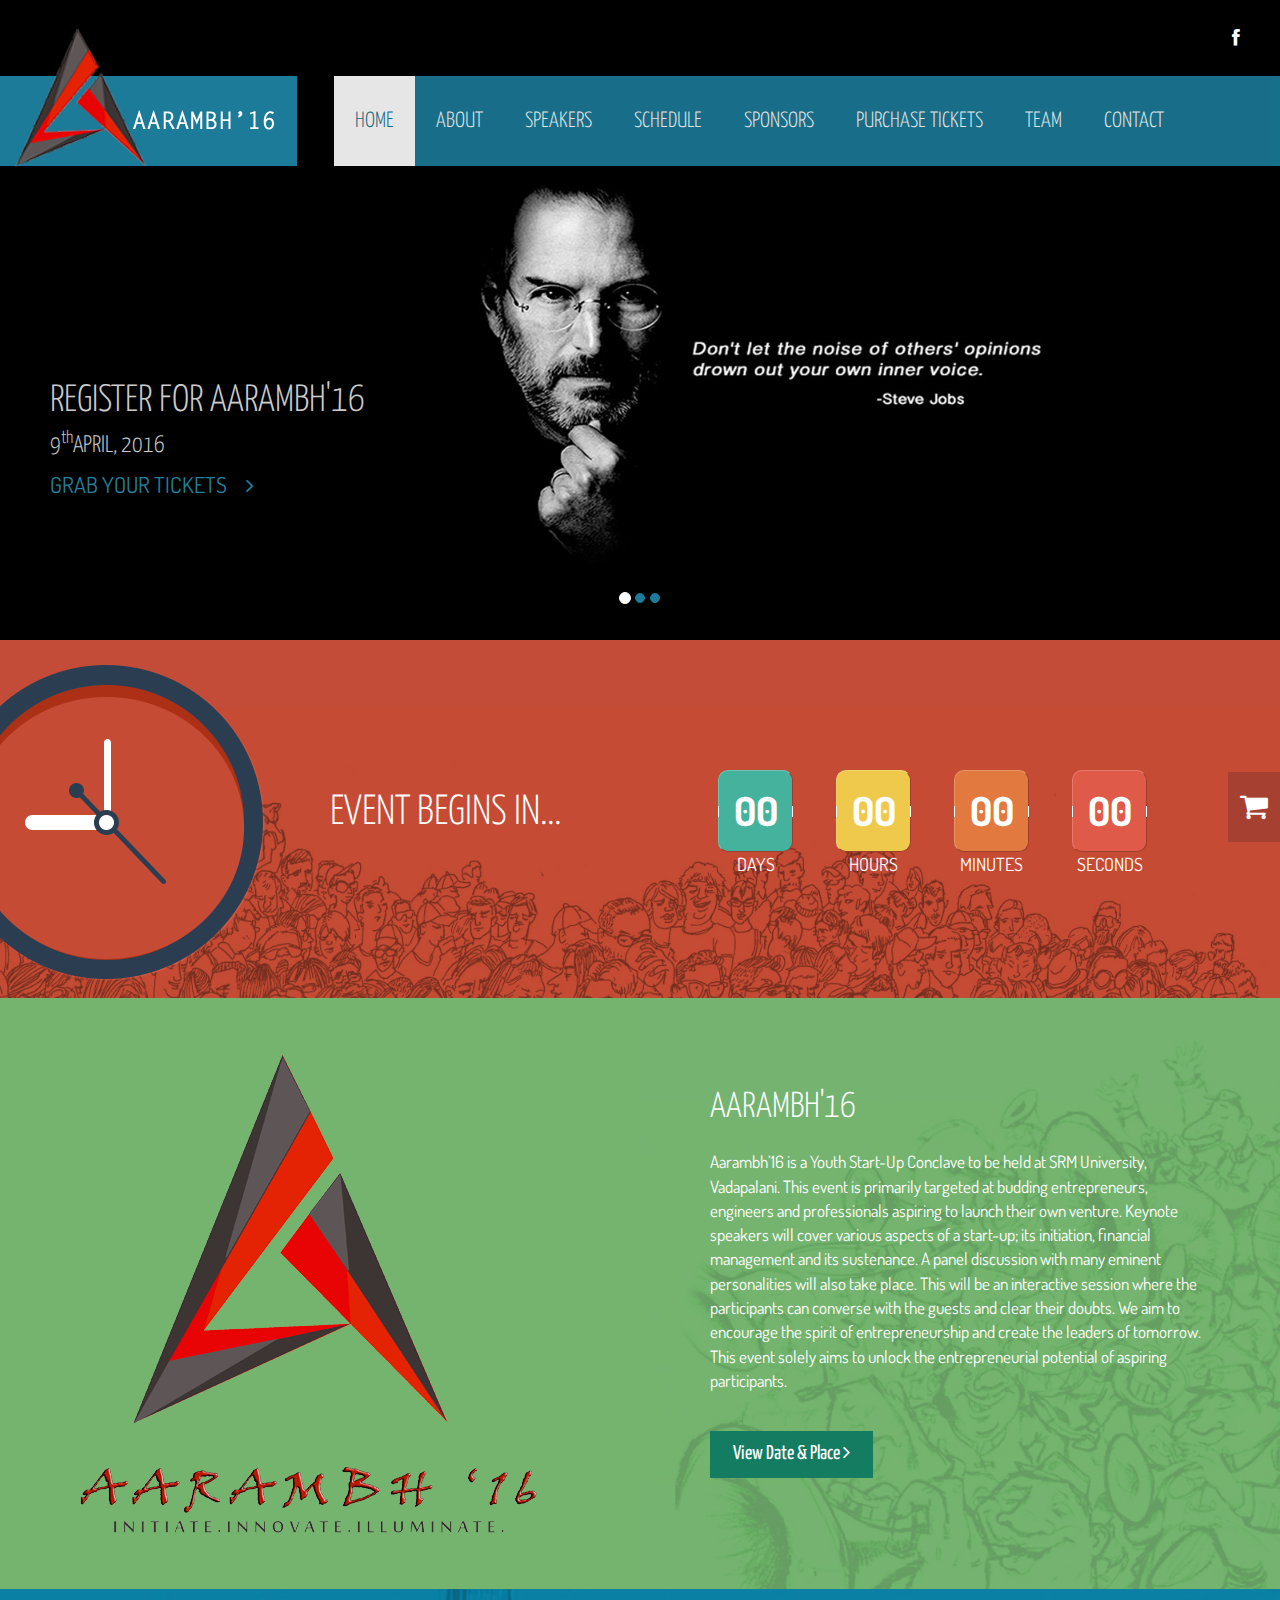
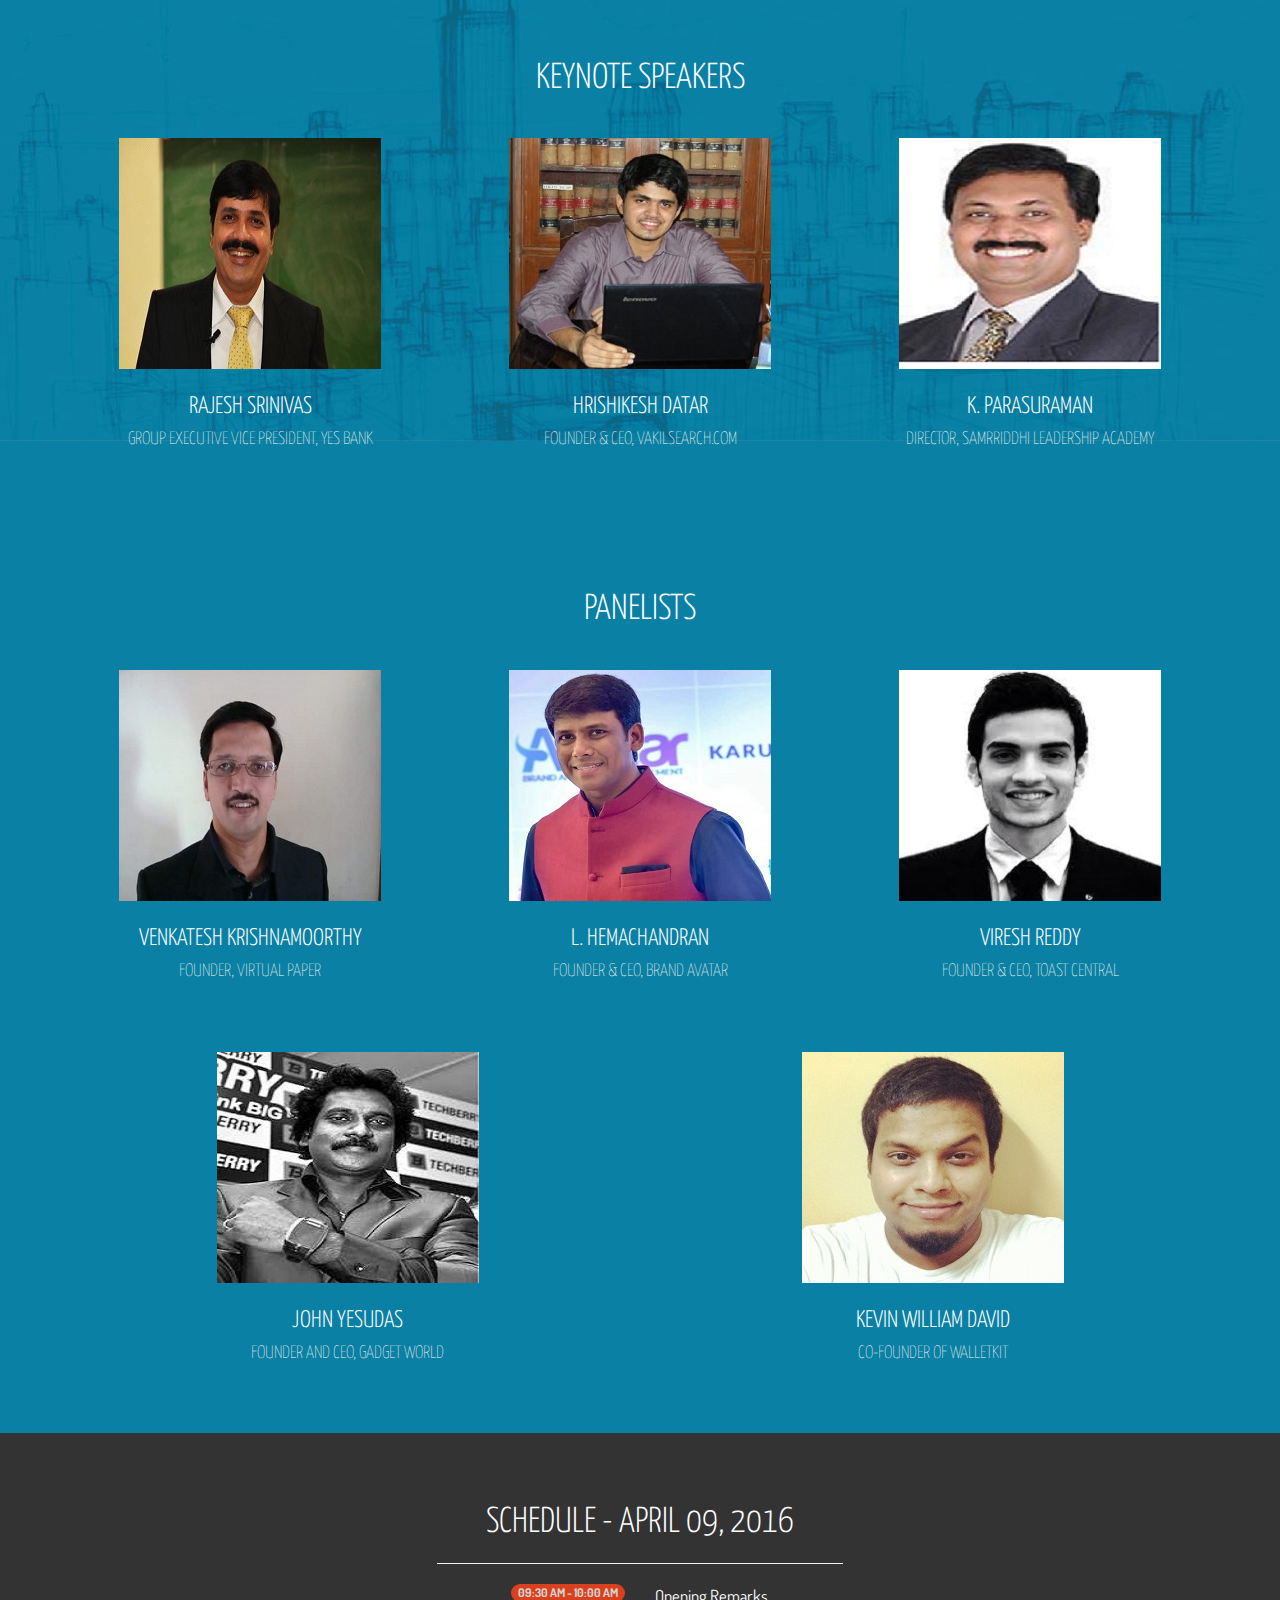
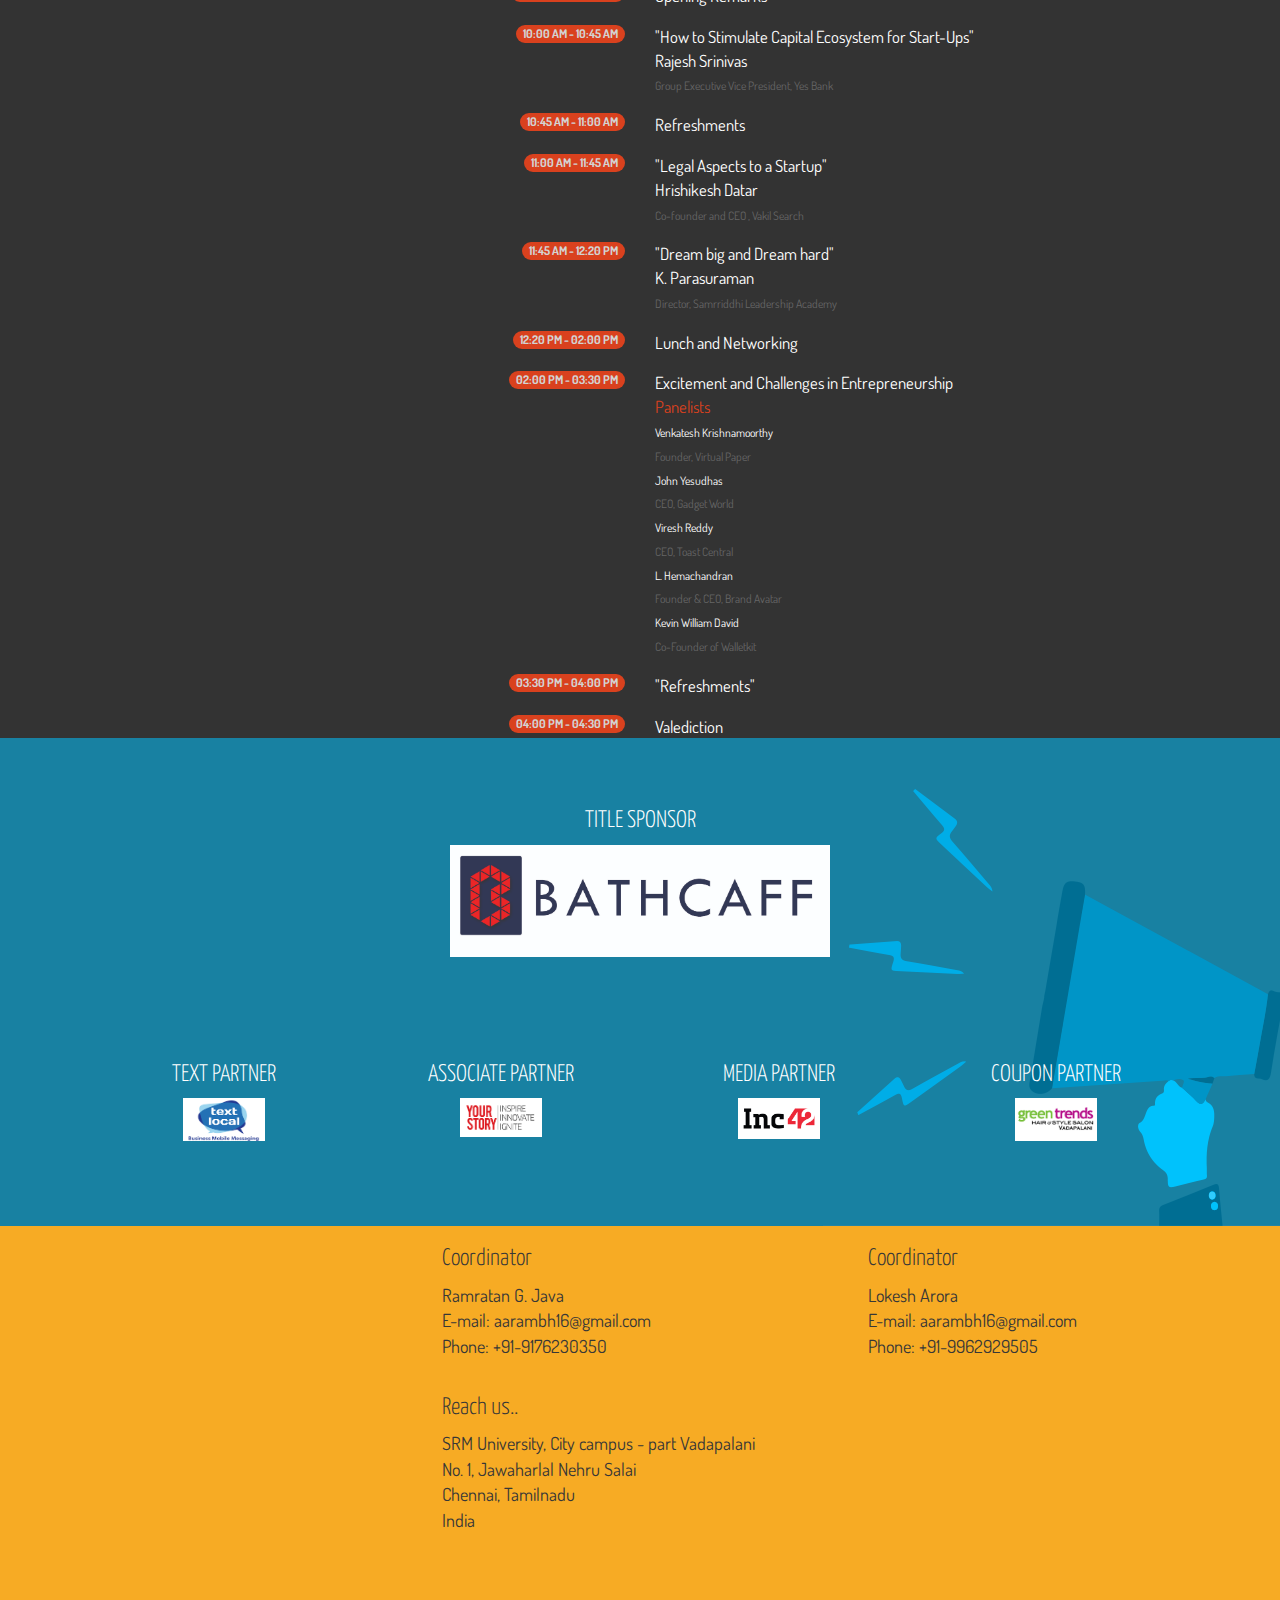
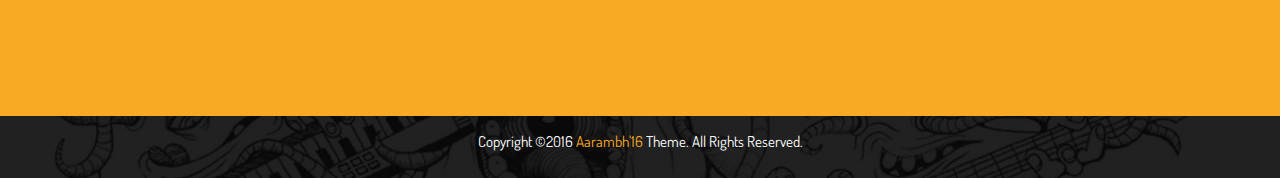
==== commit 6db0c2de: "ff" ====
--- a/index.html
+++ b/index.html
@@ -651,7 +651,17 @@
 								</div>
 							</div>
 						<div class="col-md-12">
-							<div class="col-md-4">
+							<div class="col-lg-3">
+							<div class="carousel-inner">
+								<div class="item active">
+								<h3>Text Partner</h3>
+									<ul>
+										<li><a href="http://www.textlocal.com/home4" target="_blank"><img class="img-responsive" src="images/sponsor/ear-piece.png" alt=""></a></li>
+									</ul>
+								</div>
+							</div>	
+						</div>
+							<div class="col-md-3">
 								<div class="carousel-inner">
 									<div class="item active">
 									<h3>Associate Partner</h3>
@@ -661,7 +671,7 @@
 									</div>
 								</div>
 							</div>
-							<div class="col-md-4">	
+							<div class="col-md-3">	
 							<div class="carousel-inner">
 								<div class="item active">
 								<h3>Media Partner</h3>
@@ -671,7 +681,7 @@
 								</div>
 							</div>
 							</div>
-							<div class="col-md-4">
+							<div class="col-md-3">
 							<div class="carousel-inner">
 								<div class="item active">
 								<h3>Coupon Partner</h3>
@@ -681,6 +691,7 @@
 								</div>
 							</div>	
 						</div>
+						
 					</div>
 				</div>				
 			</div>
@@ -785,8 +796,8 @@
 	//<![CDATA[
 		$(window).load(function() { // makes sure the whole site is loaded
 			$('#status').fadeOut(); // will first fade out the loading animation
-			$('#preloader').delay(250).fadeOut('slow'); // will fade out the white DIV that covers the website.
-			$('body').delay(250).css({'overflow':'visible'});
+			$('#preloader').delay(200).fadeOut('slow'); // will fade out the white DIV that covers the website.
+			$('body').delay(200).css({'overflow':'visible'});
 		})
 	//]]>
 </script> 
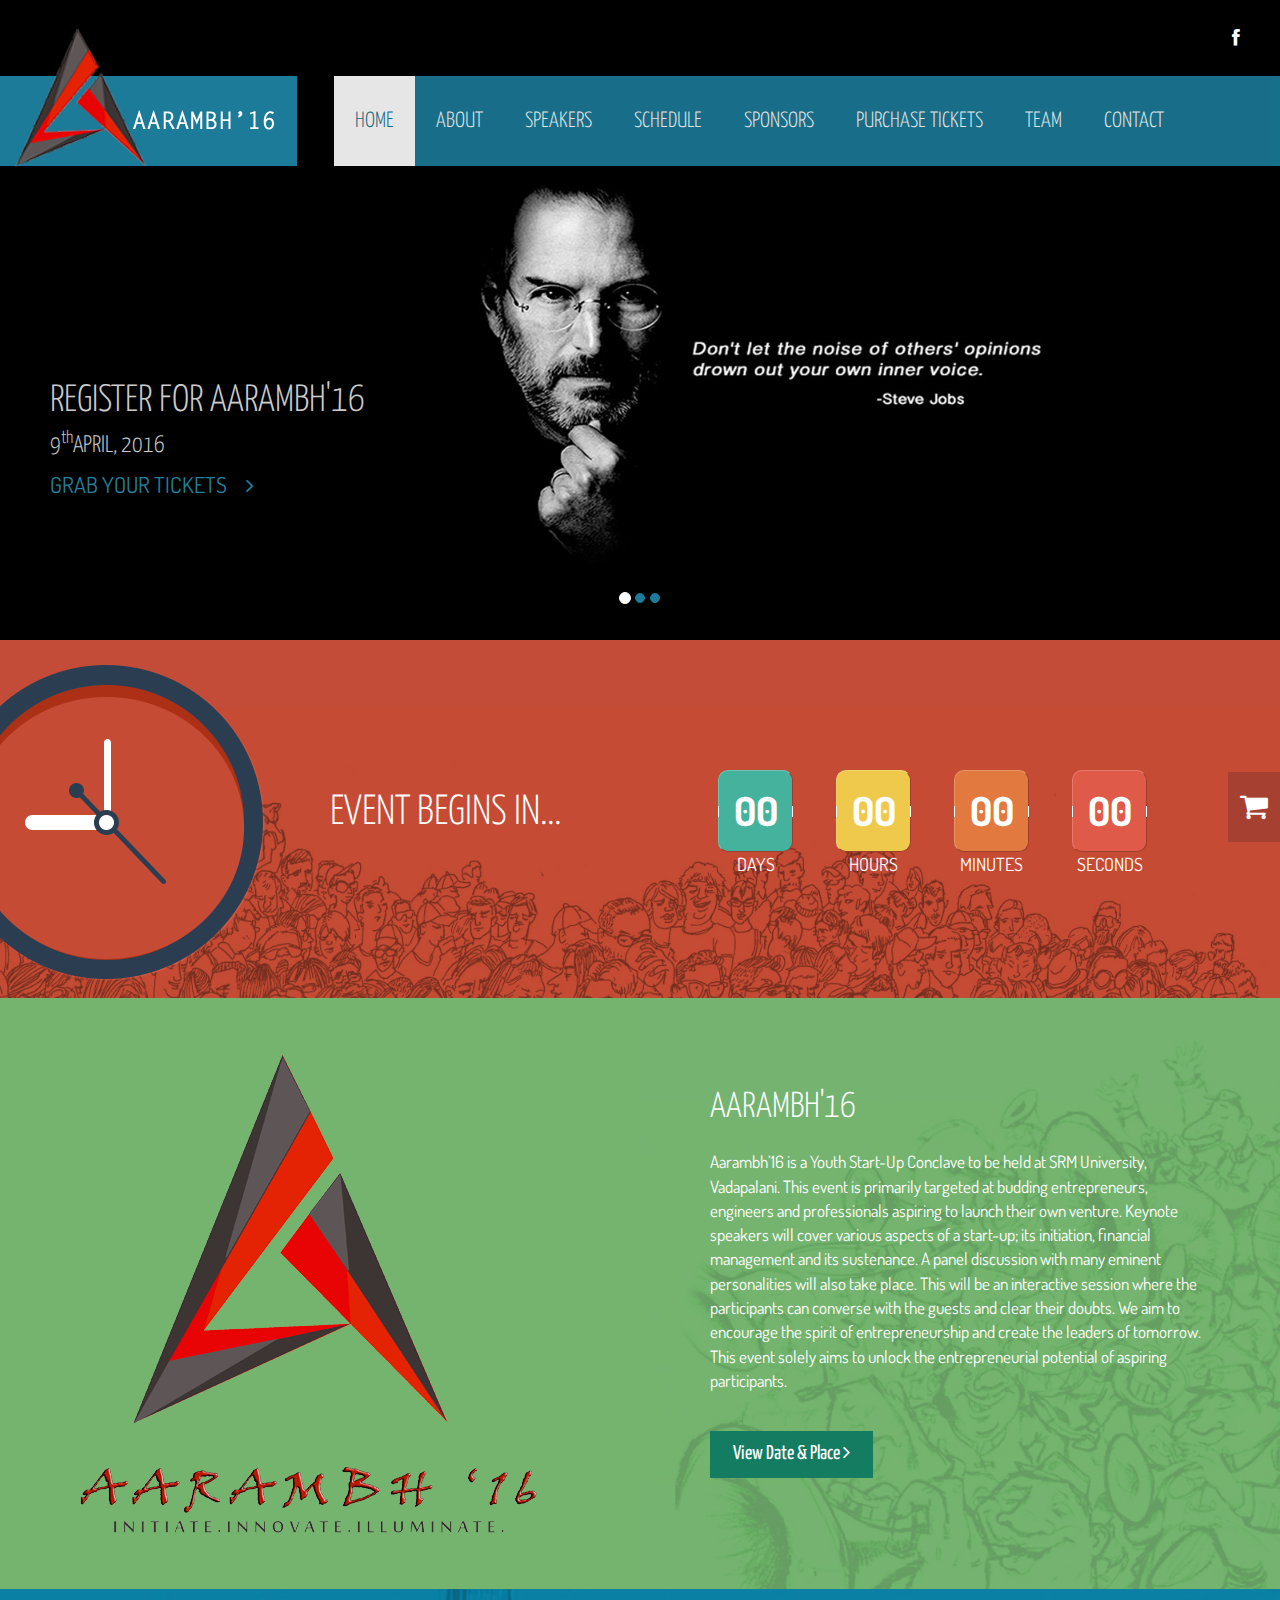
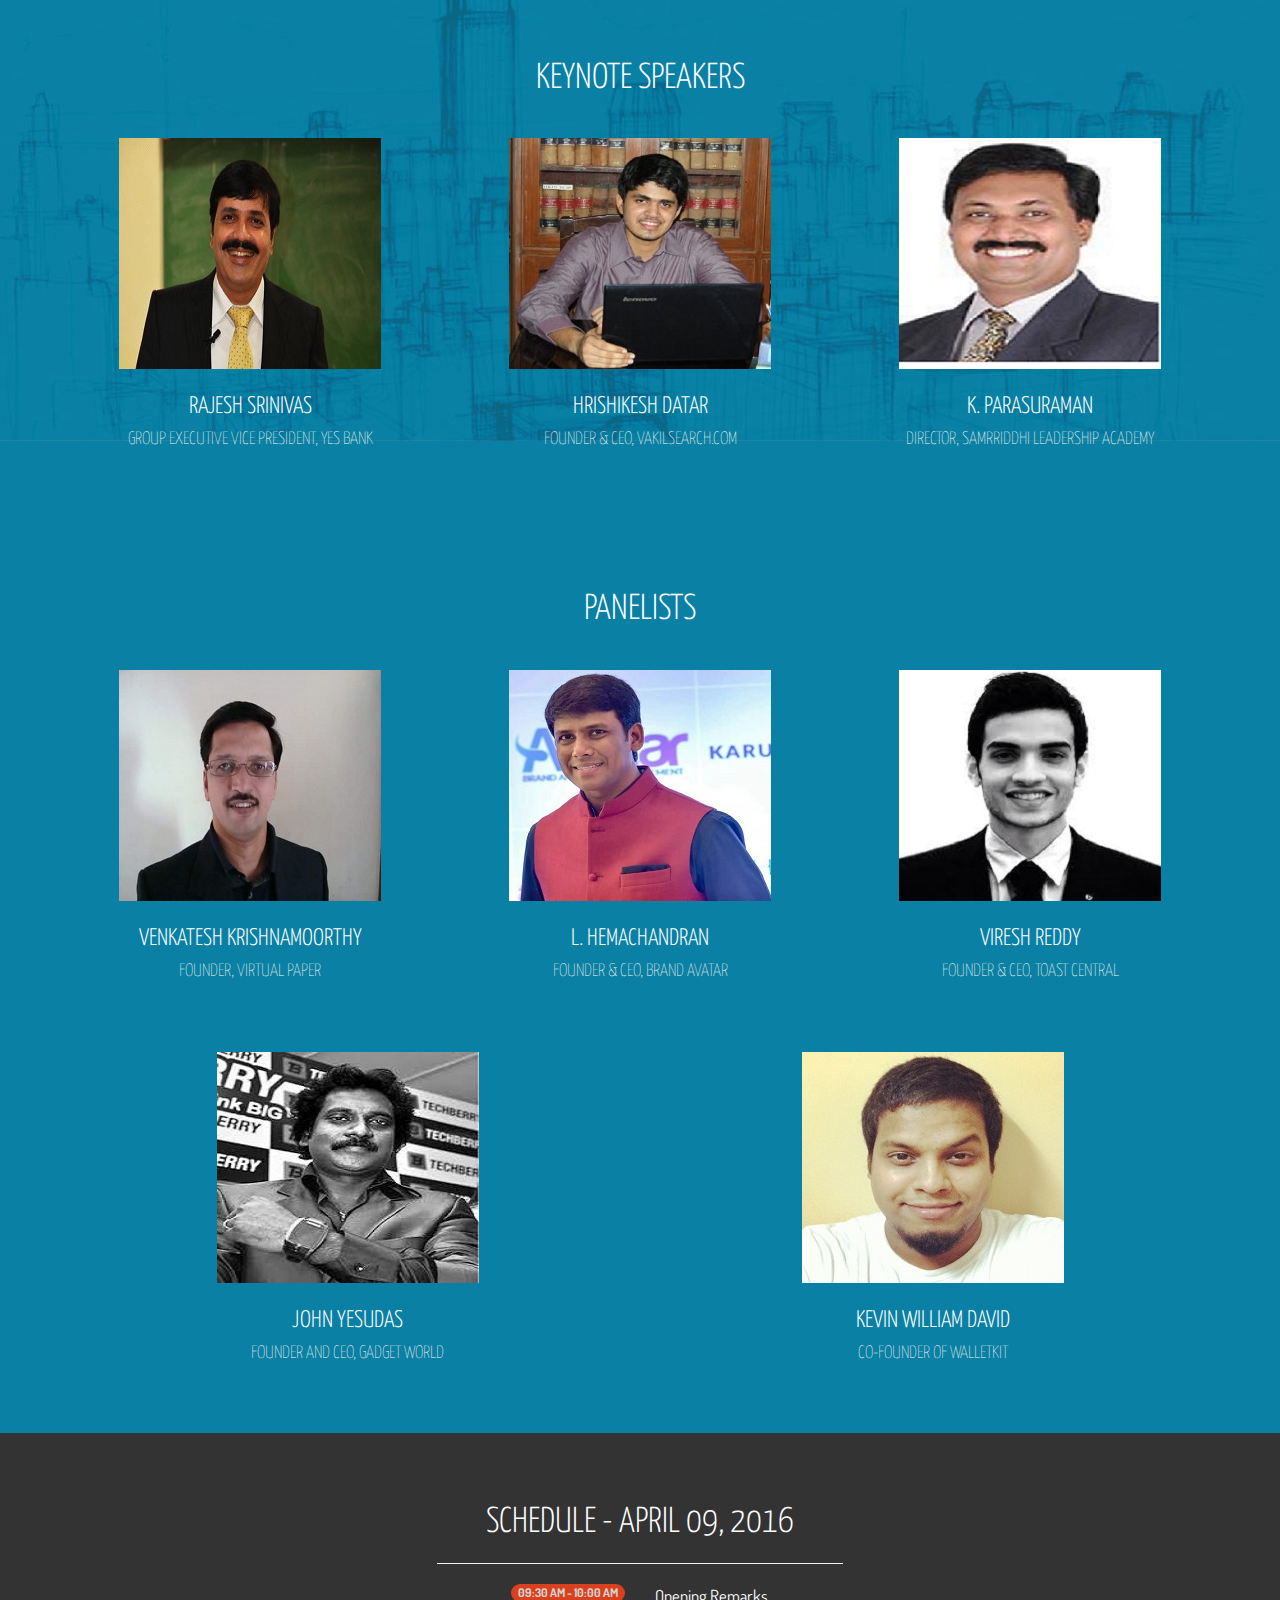
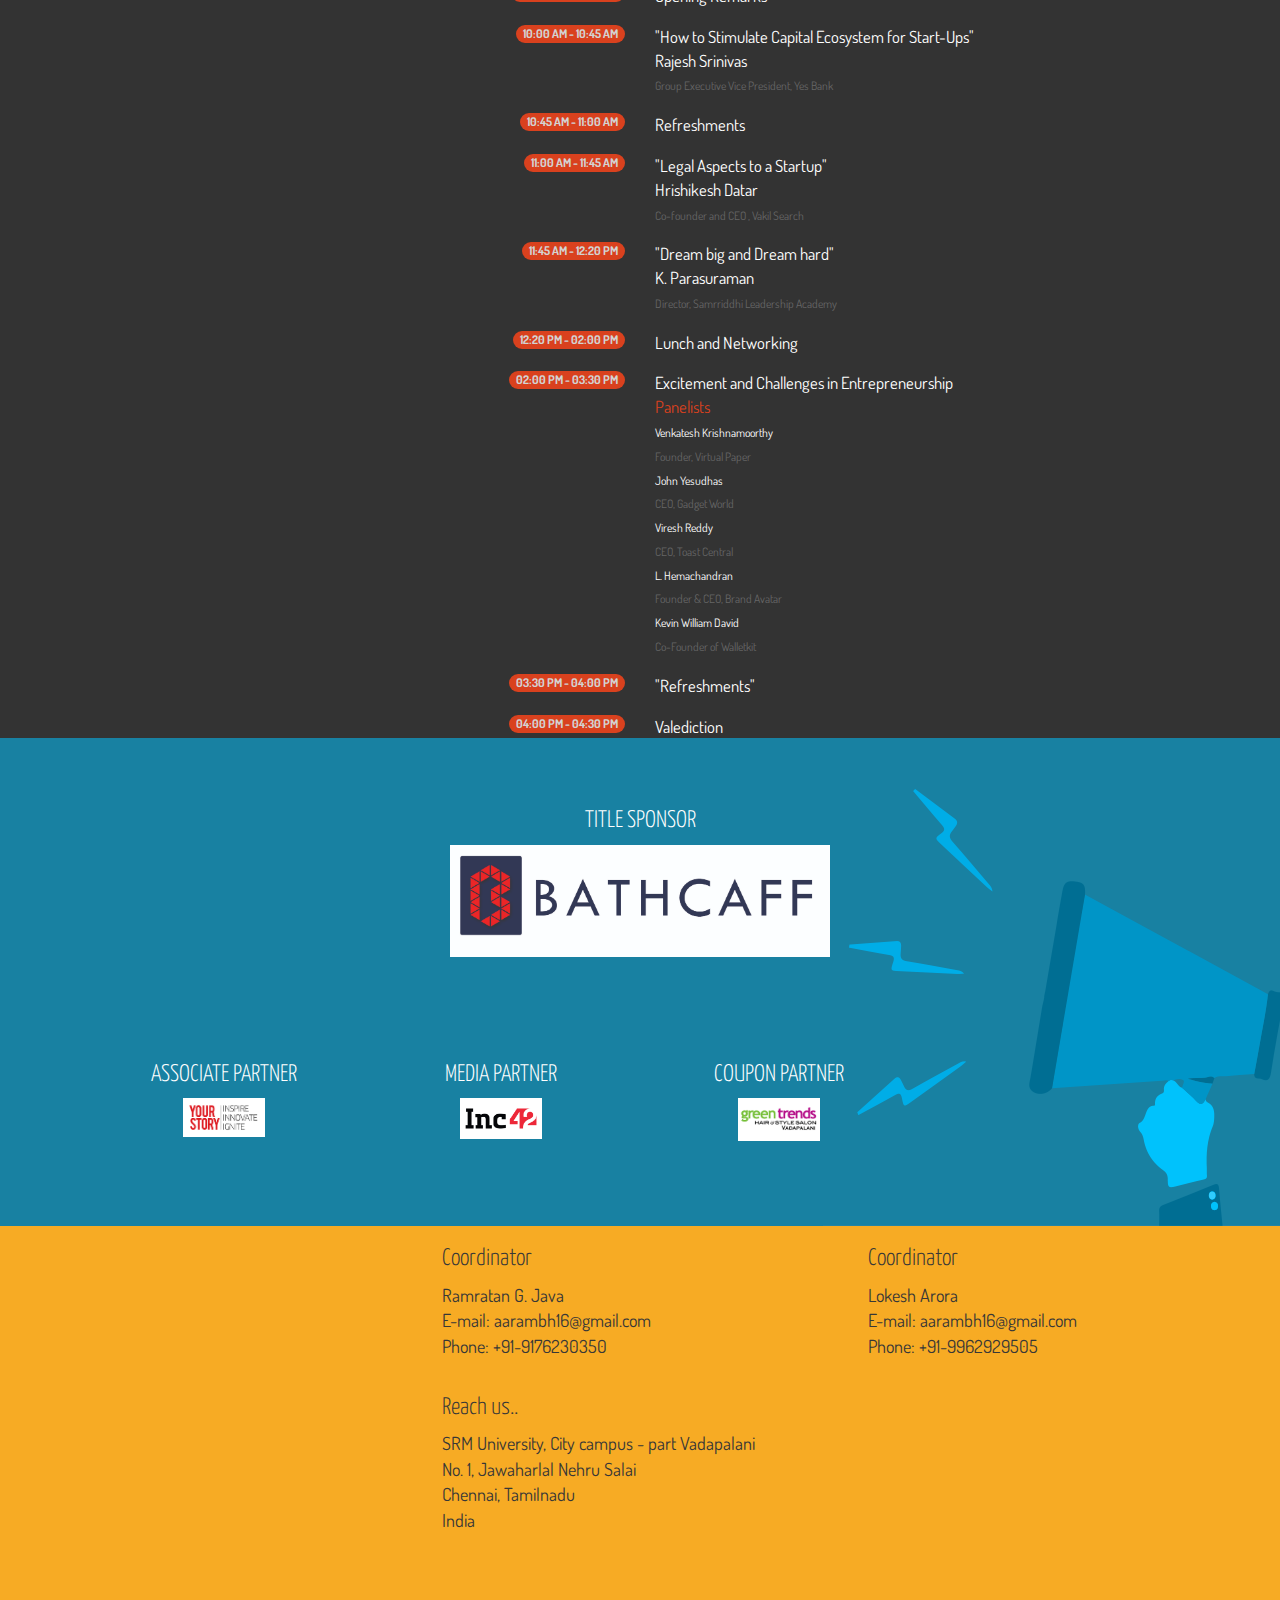
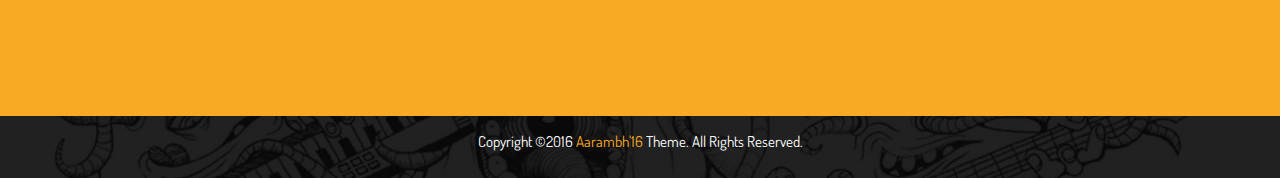
==== commit f7619914: "first commit" ====
--- a/index.html
+++ b/index.html
@@ -651,16 +651,7 @@
 								</div>
 							</div>
 						<div class="col-md-12">
-							<div class="col-lg-3">
-							<div class="carousel-inner">
-								<div class="item active">
-								<h3>Text Partner</h3>
-									<ul>
-										<li><a href="http://www.textlocal.com/home4" target="_blank"><img class="img-responsive" src="images/sponsor/ear-piece.png" alt=""></a></li>
-									</ul>
-								</div>
-							</div>	
-						</div>
+							
 							<div class="col-md-3">
 								<div class="carousel-inner">
 									<div class="item active">
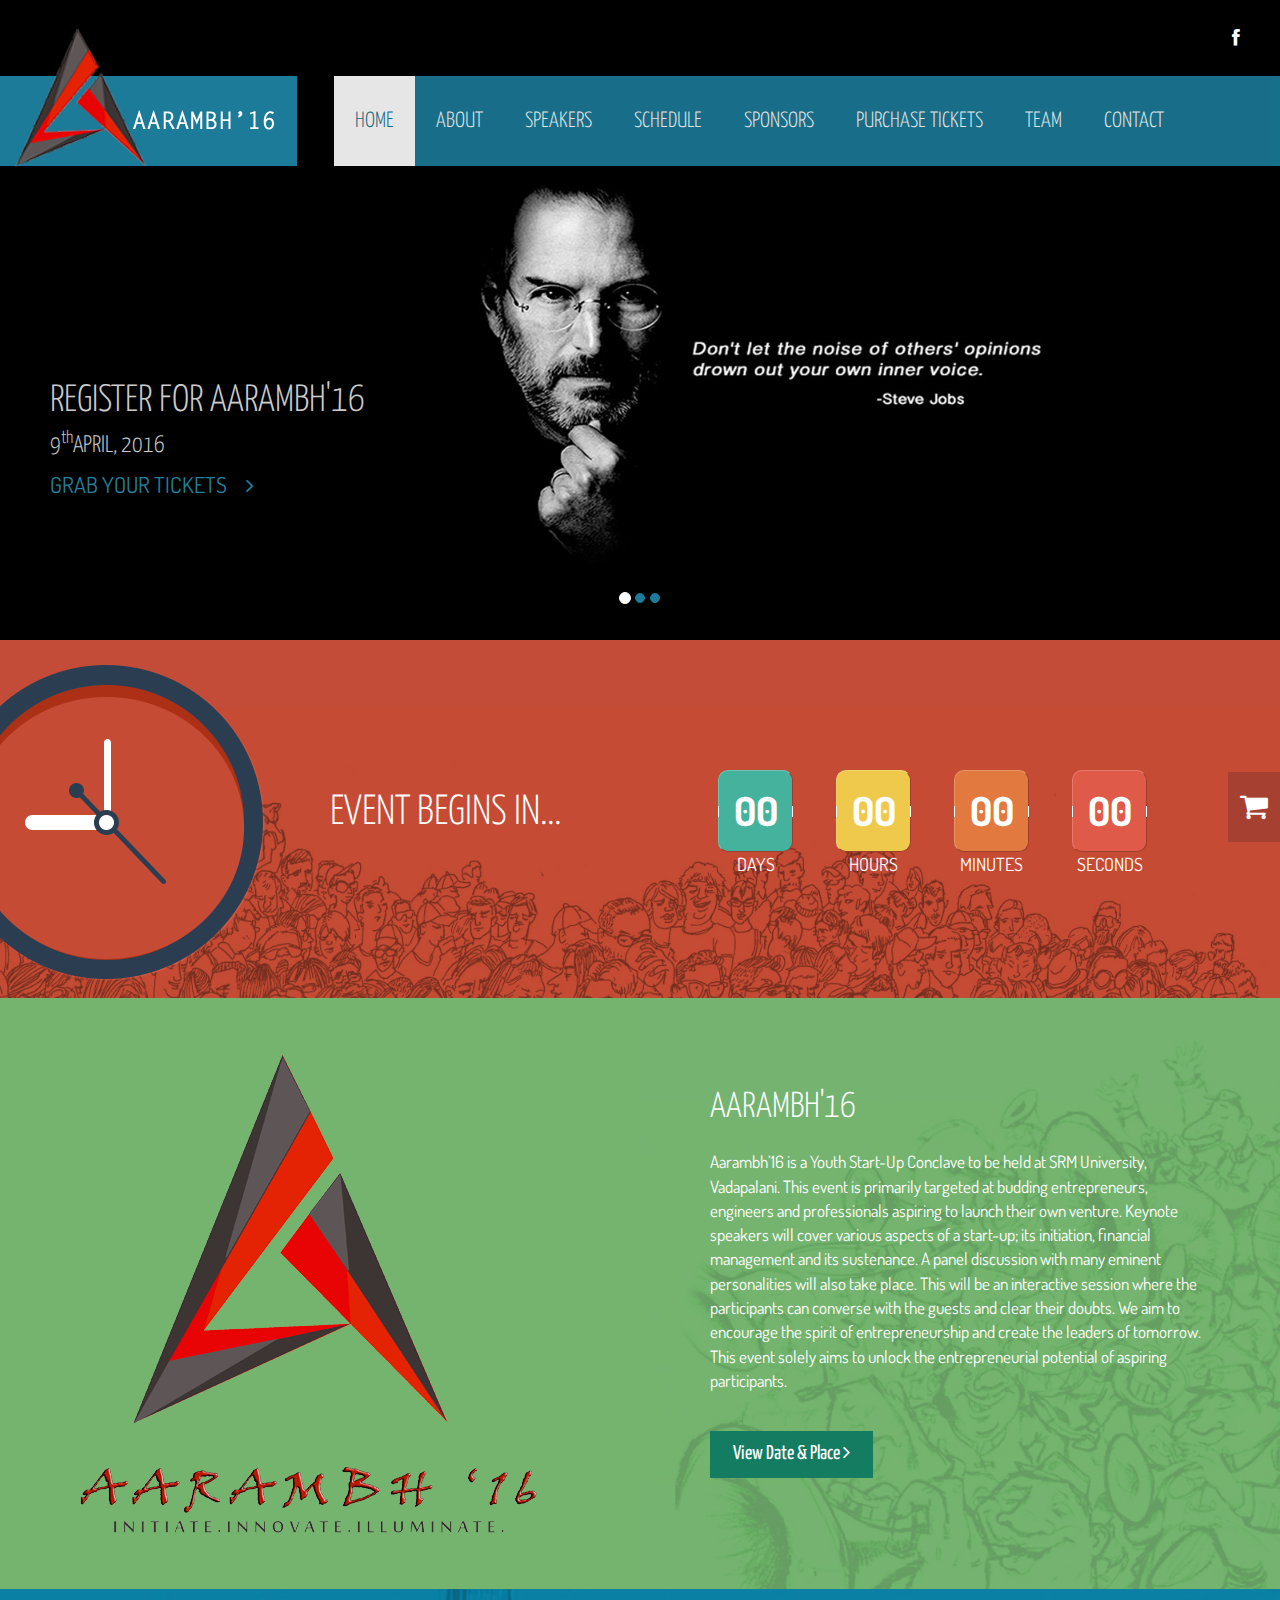
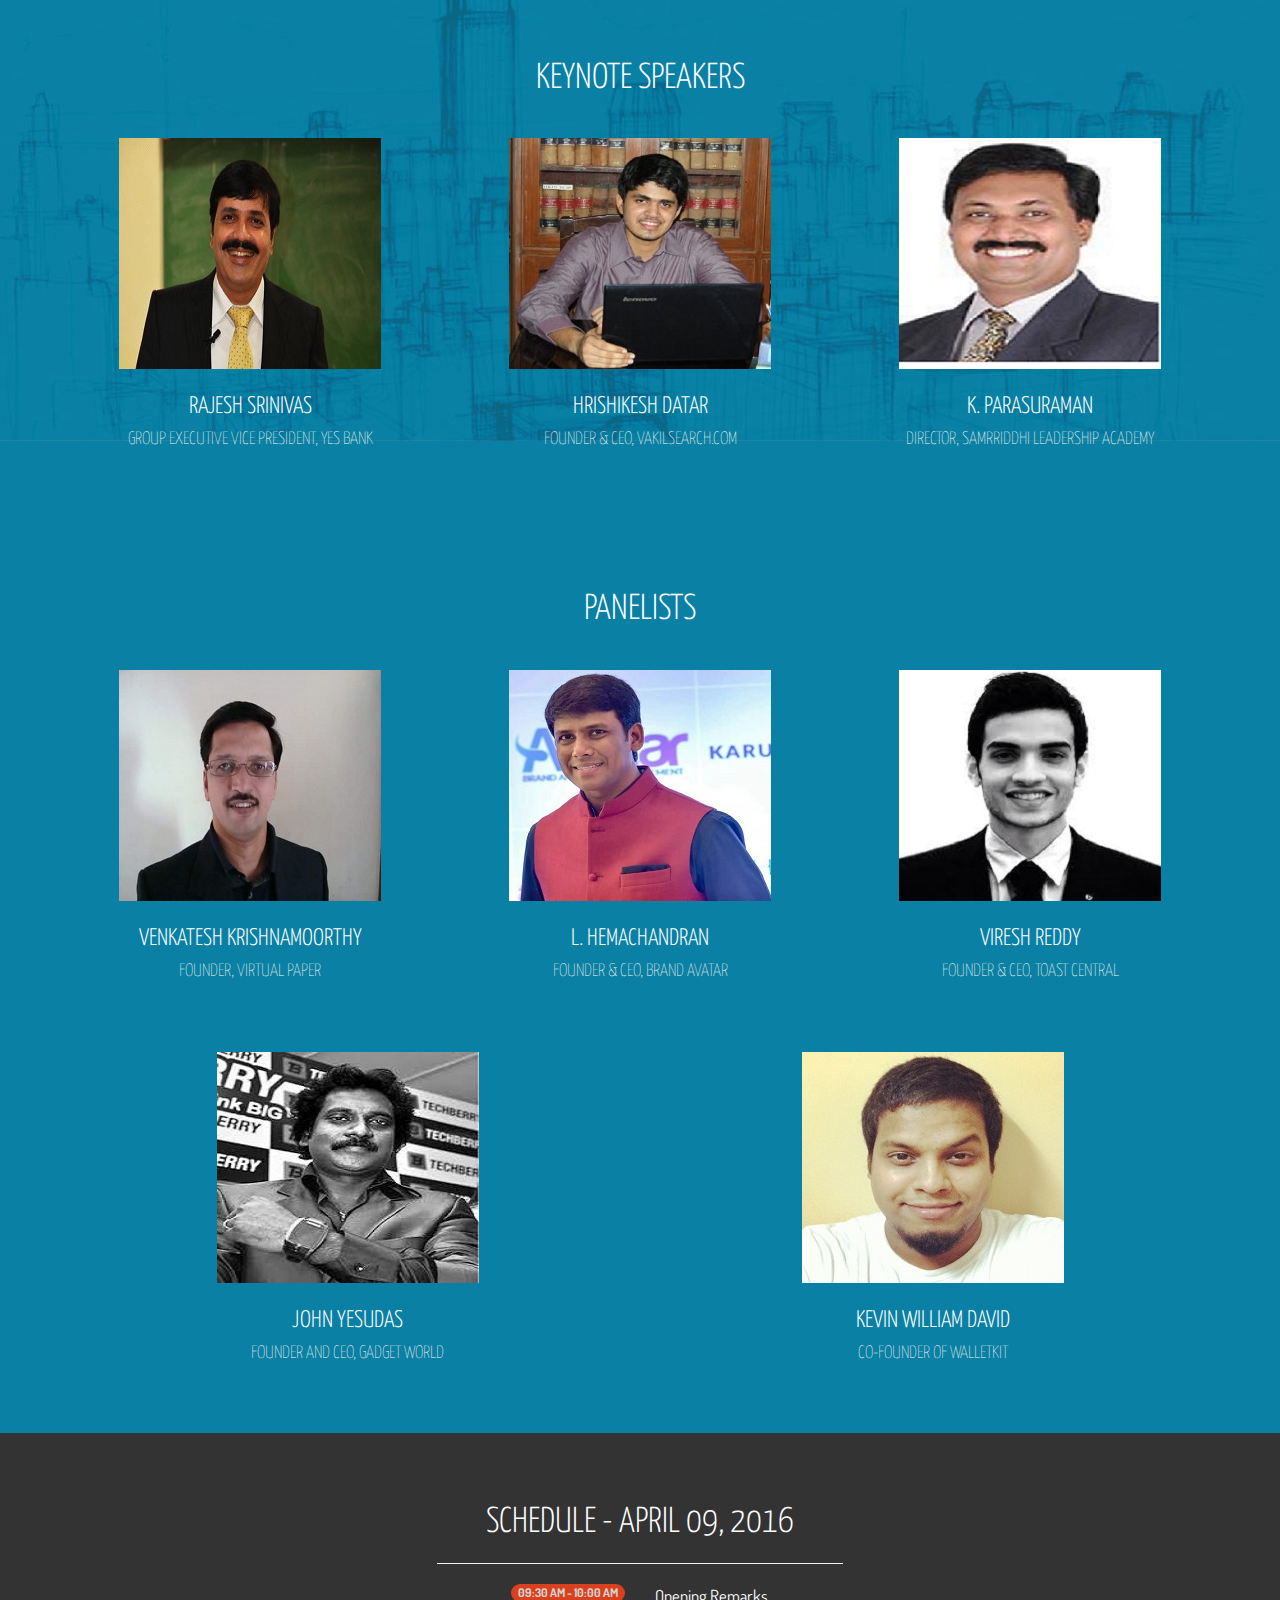
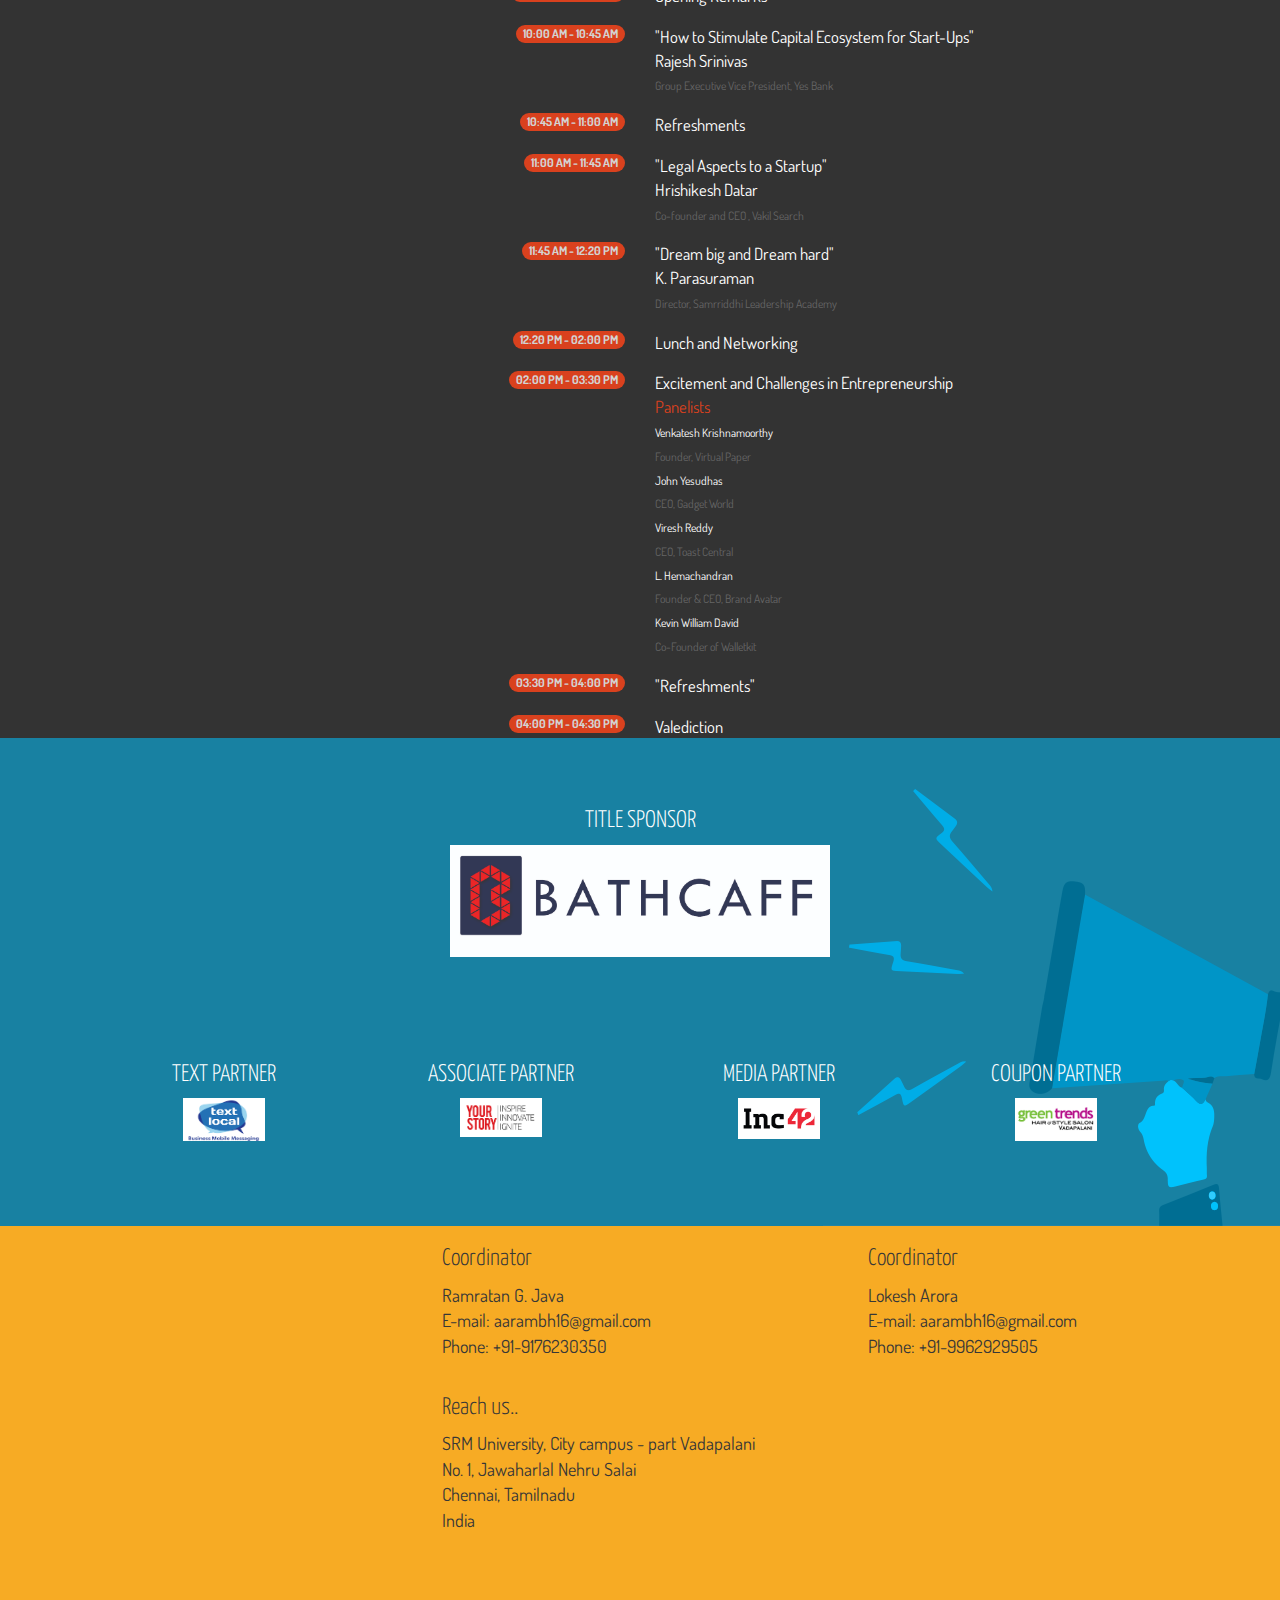
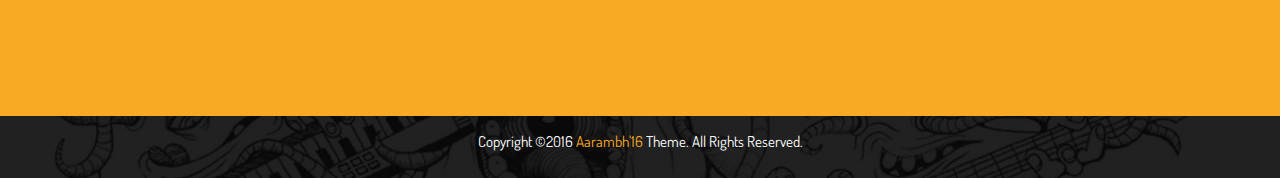
==== commit 9fa75903: "first commit" ====
--- a/index.html
+++ b/index.html
@@ -651,7 +651,16 @@
 								</div>
 							</div>
 						<div class="col-md-12">
-							
+							<div class="col-md-3">
+							<div class="carousel-inner">
+								<div class="item active">
+								<h3>Text Partner</h3>
+									<ul>
+										<li><a href="http://www.textlocal.com/" target="_blank"><img class="img-responsive" src="images/sponsor/ear-piece.png" alt=""></a></li>
+									</ul>
+								</div>
+							</div>	
+						</div>
 							<div class="col-md-3">
 								<div class="carousel-inner">
 									<div class="item active">
